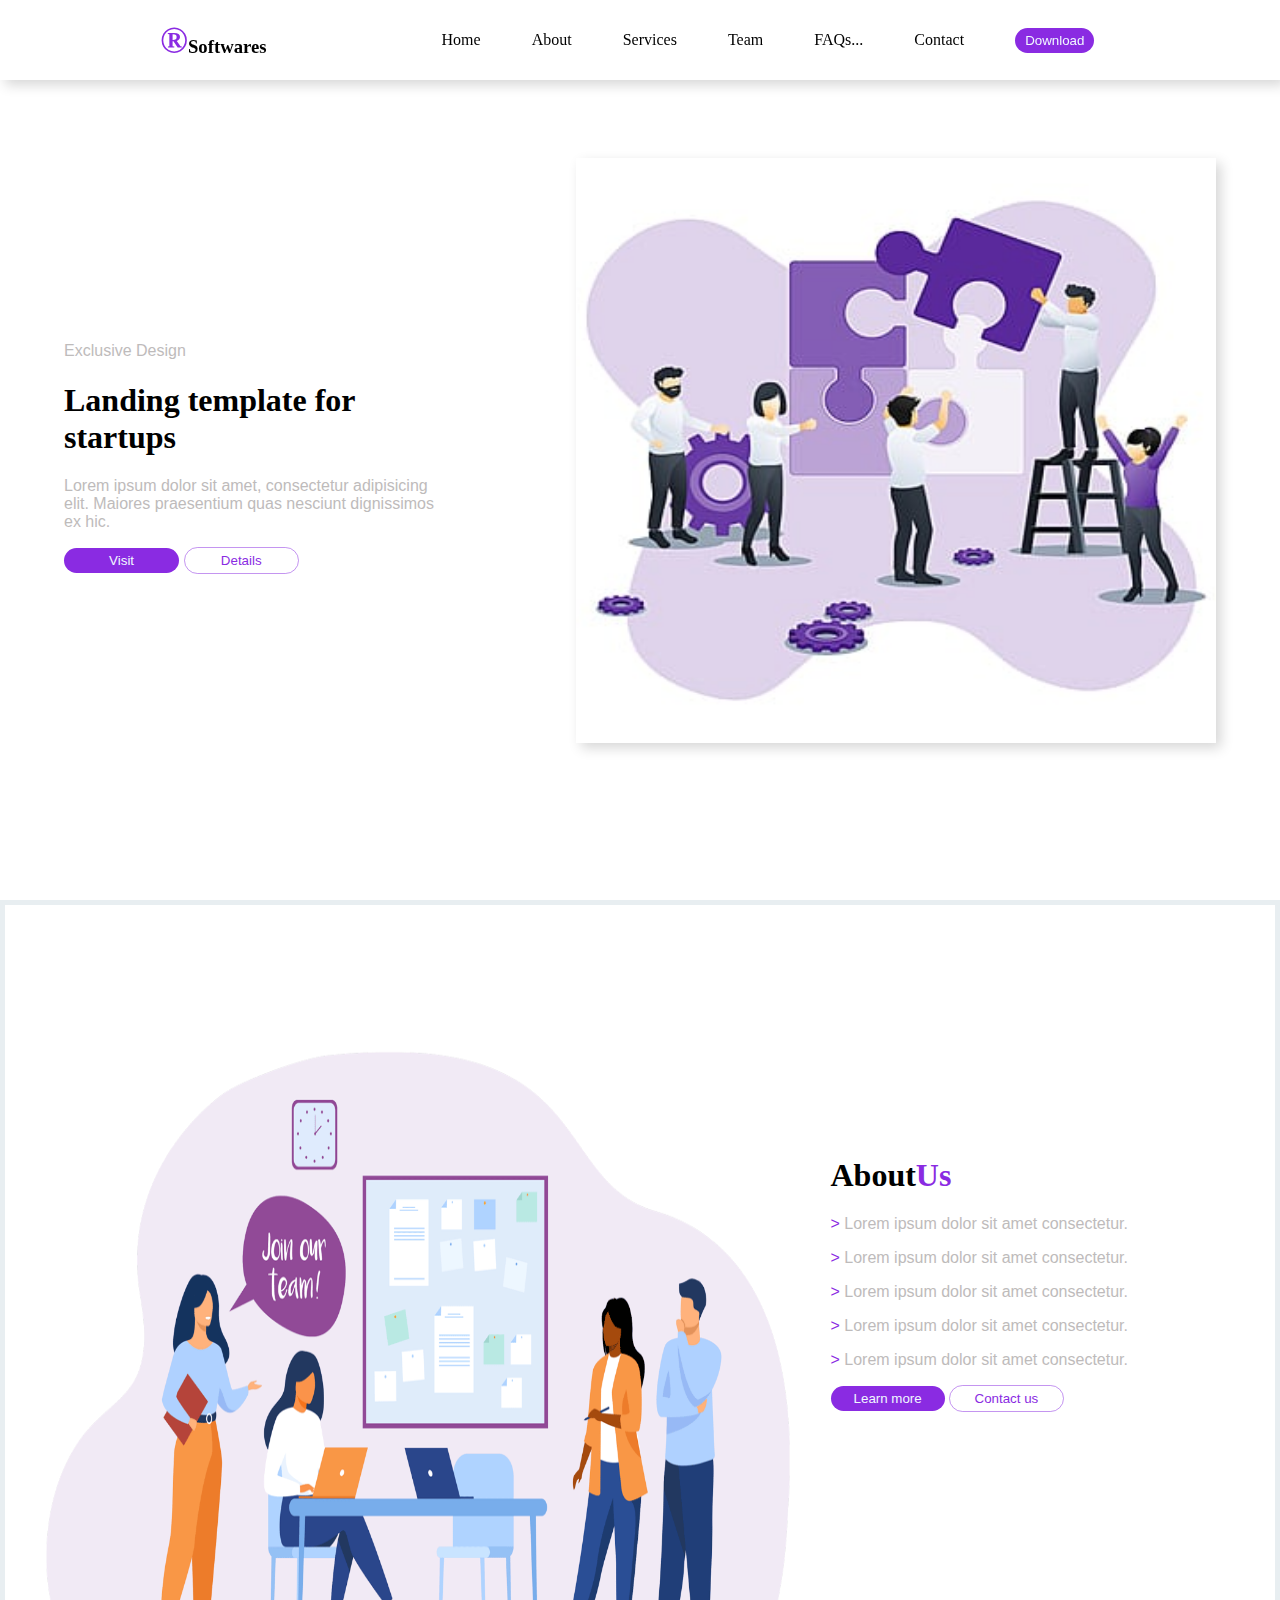
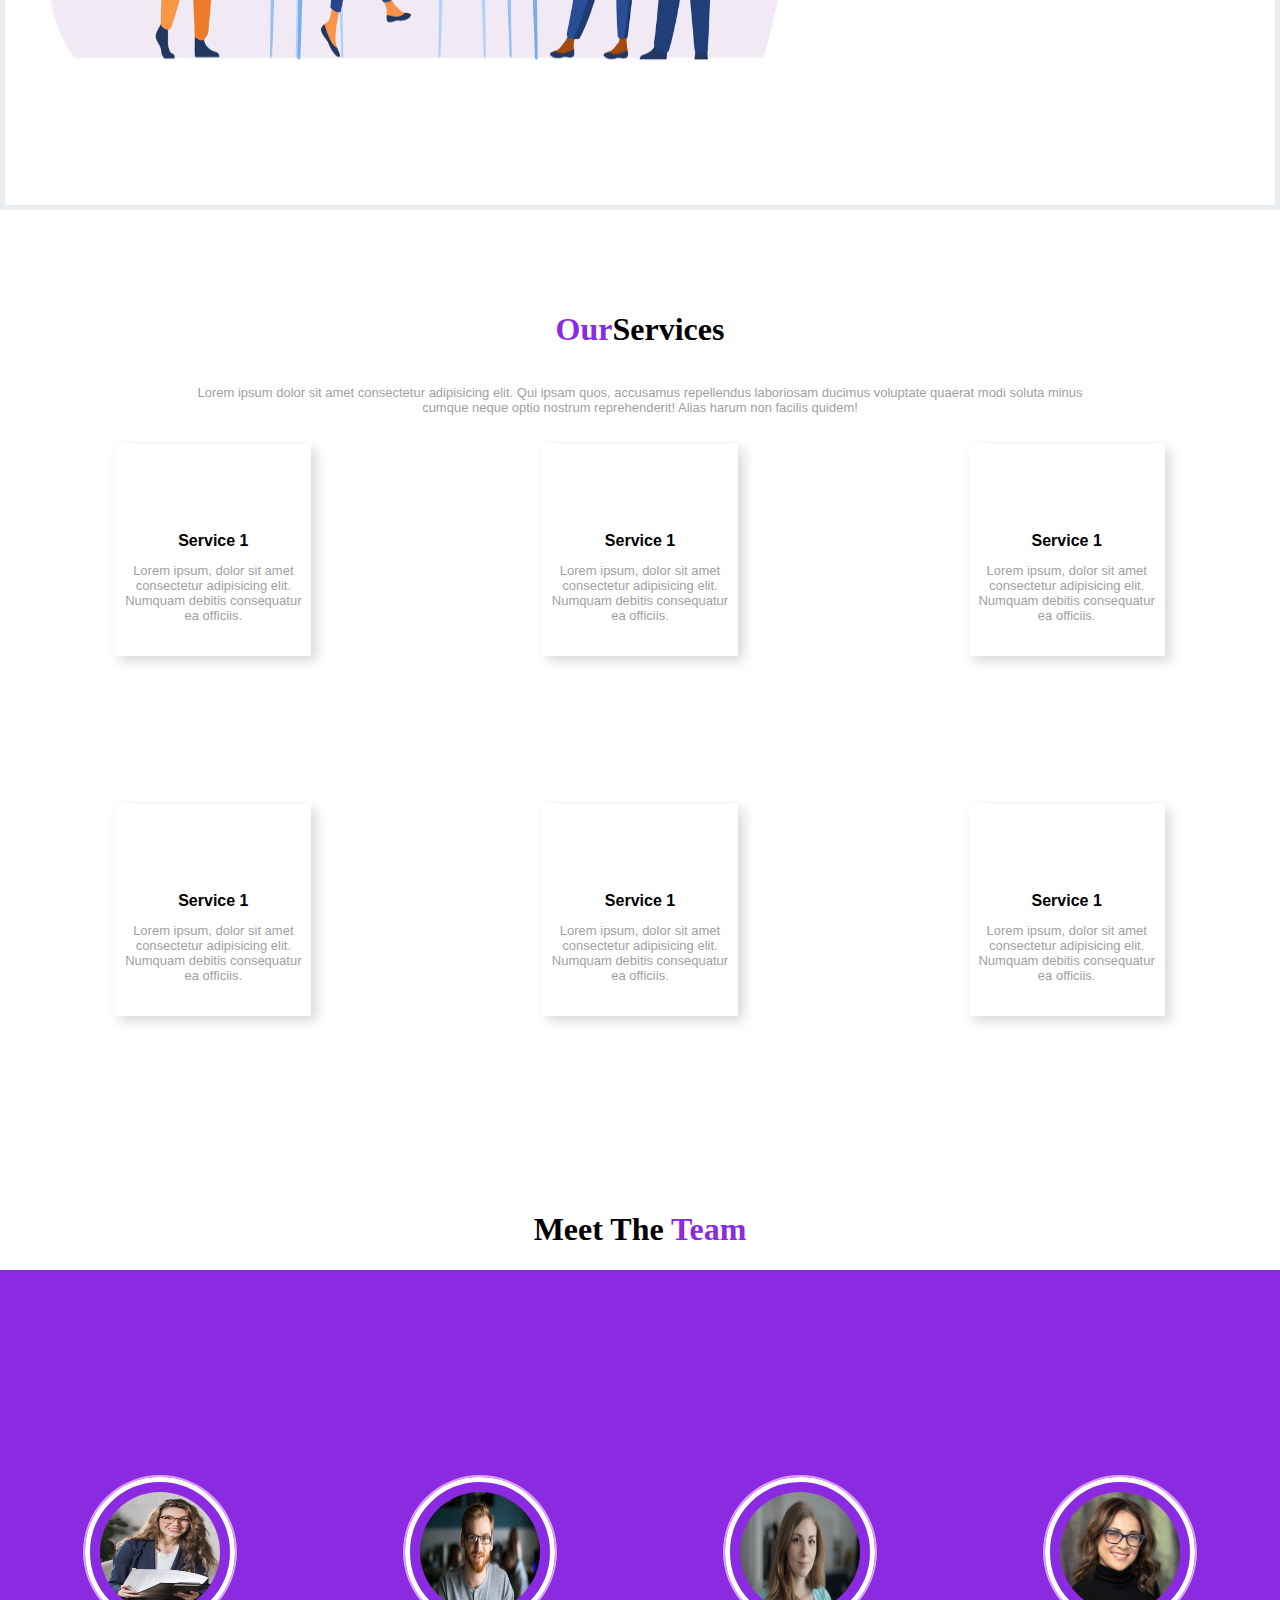
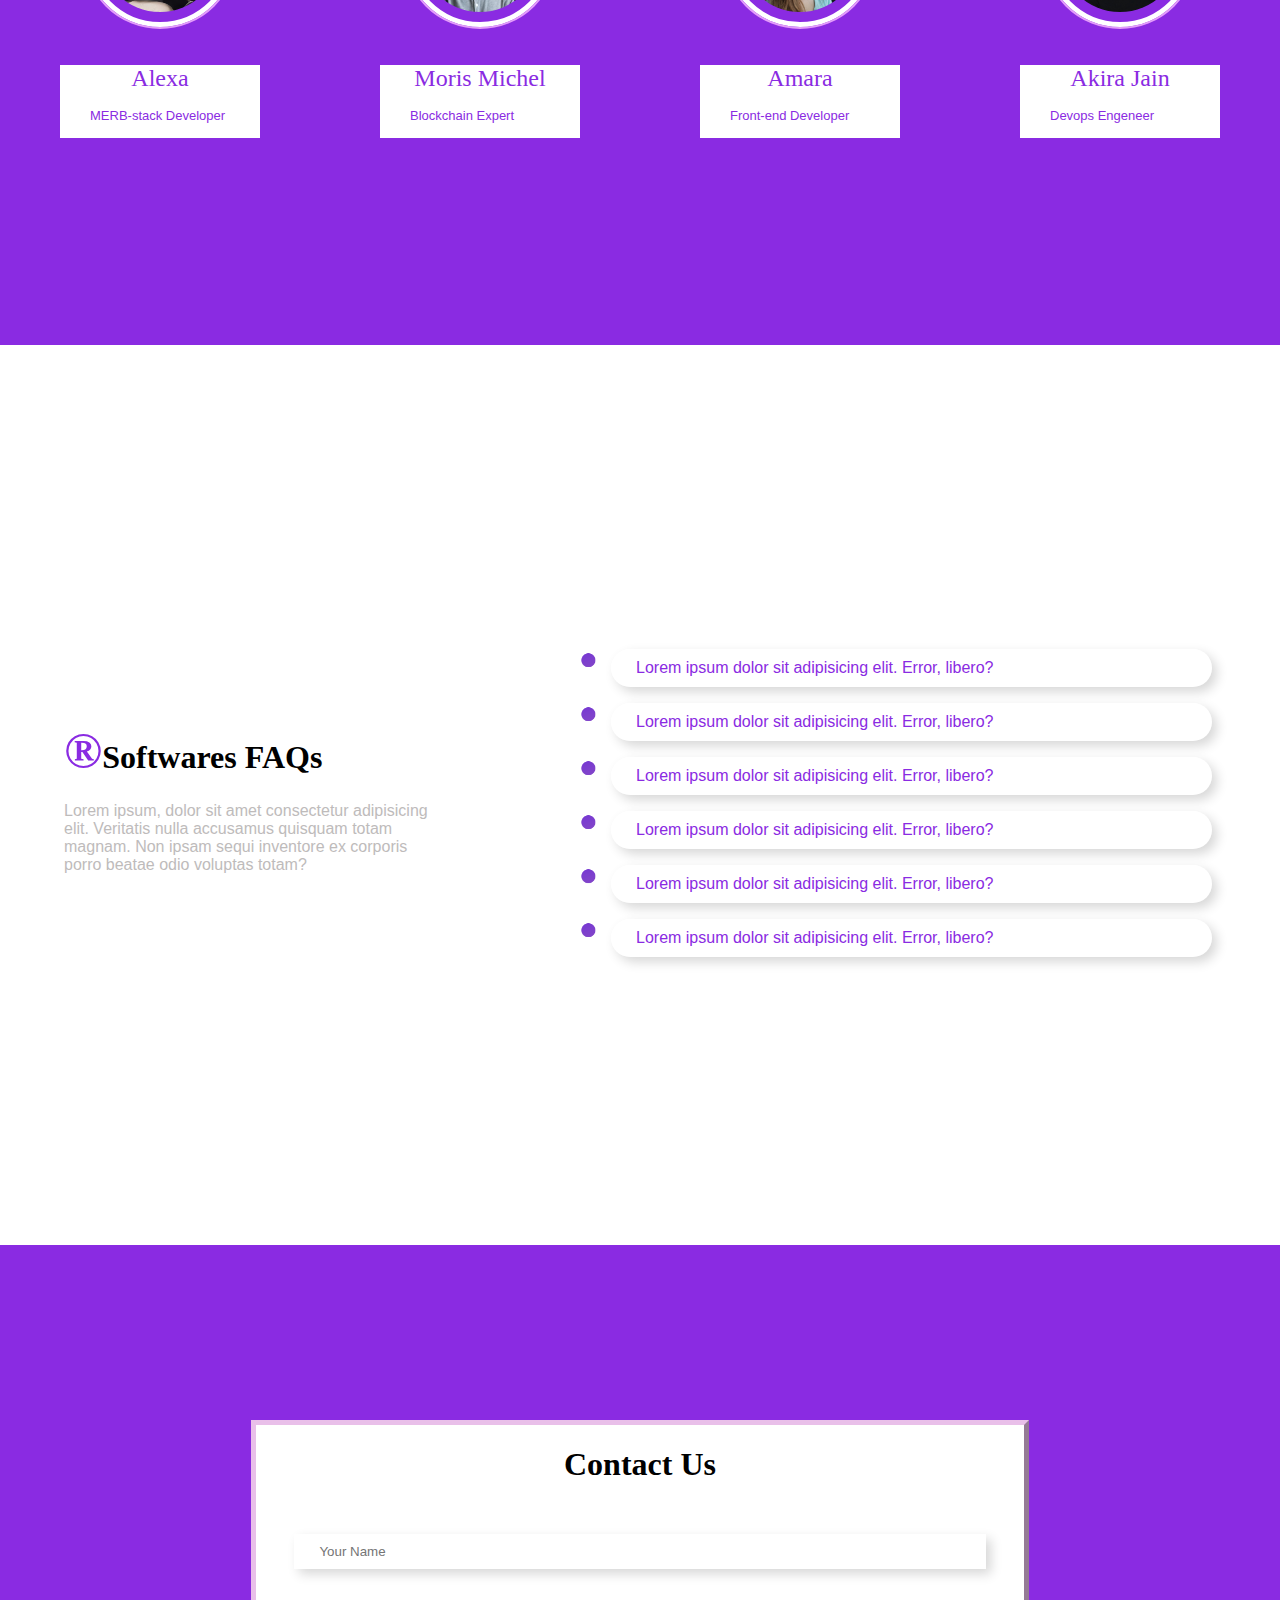
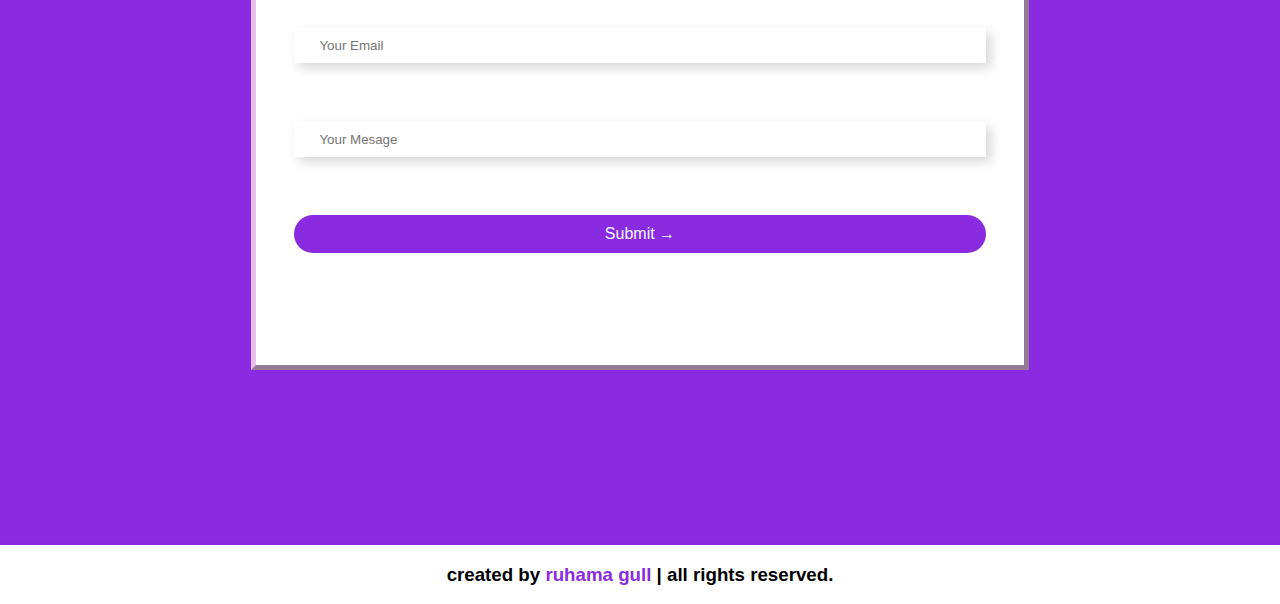
==== assignment2 html/landingPage/public/index.html @ 6c1bf354 "work complete" ====
<!DOCTYPE html>
<html>

<head>
  <meta charset="UTF-8">
  <meta name="viewport" content="width=device-width, initial-scale=1">
  <title>landing-page</title>
  <!-- Font Awesome cdn -->
  <link rel="stylesheet" href="https://cdnjs.cloudflare.com/ajax/libs/font-awesome/6.4.0/css/all.min.css"
    integrity="sha512-iecdLmaskl7CVkqkXNQ/ZH/XLlvWZOJyj7Yy7tcenmpD1ypASozpmT/E0iPtmFIB46ZmdtAc9eNBvH0H/ZpiBw=="
    crossorigin="anonymous" referrerpolicy="no-referrer" />

  <!-- Custom css file -->
  <link rel="stylesheet" href="style.css">
</head>

<body>
  <!-- Headrer -->
  <div class="header">
    <div class="logo">
      <h3><span>®</span>Softwares</h3>
    </div>
    <div class="tabs">
      <li><a href="#home">Home</a> </li>
      <li><a href="#about">About</a></li>
      <li><a href="#services">Services</a></li>
      <li><a href="#team">Team</a></li>
      <li><a href="#faq">FAQs...</a></li>
      <li><a href="#contact">Contact</a> </li>
      <button class="btn1">Download</button>
    </div>

  </div>

  <!-- hOME -->

  <div class="home" id="home">

    <div class="content">
      <p>Exclusive Design</p>
      <h1>Landing template for startups</h1>
      <p>Lorem ipsum dolor sit amet, consectetur adipisicing elit. Maiores praesentium quas nesciunt dignissimos ex hic.
      </p>
      <button class="btn1">Visit</button>
      <button class="btn2">Details</button>
    </div>

    <img class="home-img" src="./images/home.jpg" alt="homeImage">

  </div>

  <!--  About -->

  <div class="about" id="about">

    <img class="about-img" src="./images/home2.webp" alt="homeImage">

    <div class="content">
      <h1>About<span>Us</span> </h1>
      <p><span>> </span>Lorem ipsum dolor sit amet consectetur.</p>
      <p><span>> </span>Lorem ipsum dolor sit amet consectetur.</p>
      <p><span>> </span>Lorem ipsum dolor sit amet consectetur.</p>
      <p><span>> </span>Lorem ipsum dolor sit amet consectetur.</p>
      <p><span>> </span>Lorem ipsum dolor sit amet consectetur.</p>
      <button class="btn1">Learn more</button>
      <button class="btn2">Contact us</button>
    </div>

  </div>

  <!--  Services -->


  <div class="services" id="services">
    <h1> <span>Our</span>Services </h1>
    <p class="para">Lorem ipsum dolor sit amet consectetur adipisicing elit. Qui ipsam quos, accusamus repellendus
      laboriosam ducimus voluptate quaerat modi soluta minus cumque neque optio nostrum reprehenderit! Alias harum non
      facilis quidem!</p>
    <div class="cards">
      <div class="card">
        <div class="icon"> <i class="fas fa-search"></i>
        </div>
        <b>Service 1</b>
        <p>Lorem ipsum, dolor sit amet consectetur adipisicing elit. Numquam debitis consequatur ea officiis.</p>
      </div>

      <div class="card">
        <div class="icon"><i class="fa-solid fa-barcode"></i>
        </div>
        <b>Service 1</b>
        <p>Lorem ipsum, dolor sit amet consectetur adipisicing elit. Numquam debitis consequatur ea officiis.</p>
      </div>

      <div class="card">
        <div class="icon"> <i class="fa-solid fa-code"></i>
        </div>
        <b>Service 1</b>
        <p>Lorem ipsum, dolor sit amet consectetur adipisicing elit. Numquam debitis consequatur ea officiis.</p>
      </div>

    </div>

    <div class="cards">
      <div class="card">
        <div class="icon"> <i class="fa-solid fa-code-branch"></i>
        </div>
        <b>Service 1</b>
        <p>Lorem ipsum, dolor sit amet consectetur adipisicing elit. Numquam debitis consequatur ea officiis.</p>
      </div>

      <div class="card">
        <div class="icon"> <i class="fa-solid fa-bug"></i>
        </div>
        <b>Service 1</b>
        <p>Lorem ipsum, dolor sit amet consectetur adipisicing elit. Numquam debitis consequatur ea officiis.</p>
      </div>

      <div class="card">
        <div class="icon"> <i class="fa-solid fa-window-restore"></i>
        </div>
        <b>Service 1</b>
        <p>Lorem ipsum, dolor sit amet consectetur adipisicing elit. Numquam debitis consequatur ea officiis.</p>
      </div>
    </div>
  </div>


  <!-- Team -->
  <h1 class="t-head" id="team">Meet The <span>Team</span></h1>

  <div class="team">
    <div class="t-card">
      <img src="./images/team1.jpg" alt="member1">
      <div class="data">
        <p class="name">Alexa</p>
        <p class="para">MERB-stack Developer</p>
      </div>
    </div>

    <div class="t-card">
      <img src="./images/team2.webp" alt="member1">
      <div class="data">
        <p class="name">Moris Michel</p>
        <p class="para">Blockchain Expert</p>
      </div>
    </div>

    <div class="t-card">
      <img src="./images/team3.jpg" alt="member1">
      <div class="data">
        <p class="name">Amara</p>
        <p class="para">Front-end Developer</p>
      </div>
    </div>

    <div class="t-card">
      <img src="./images/team4.jpg" alt="member1">
      <div class="data">
        <p class="name">Akira Jain</p>
        <p class="para">Devops Engeneer</p>
      </div>
    </div>

  </div>


  <!-- FAQs -->

  <div class="faq" id="faq">

    <div class="content">

      <h1><span>®</span>Softwares FAQs</h1>

      <p>Lorem ipsum, dolor sit amet consectetur adipisicing elit. Veritatis nulla accusamus quisquam totam magnam. Non
        ipsam sequi inventore ex corporis porro beatae odio voluptas totam?</p>
    </div>

    <div class="q1">
    <div class="q2">
      <img src="./images/icon.png" alt="">
      <div class="ques">
        Lorem ipsum dolor sit adipisicing elit. Error, libero?
      </div>
    </div>

    <div class="q2">
      <img src="./images/icon.png" alt="">
      <div class="ques">
        Lorem ipsum dolor sit adipisicing elit. Error, libero?
      </div>
    </div>

    <div class="q2">
      <img src="./images/icon.png" alt="">
      <div class="ques">
        Lorem ipsum dolor sit adipisicing elit. Error, libero?
      </div>
    </div>

    <div class="q2">
      <img src="./images/icon.png" alt="">
      <div class="ques">
        Lorem ipsum dolor sit adipisicing elit. Error, libero?
      </div>
    </div>

    <div class="q2">
      <img src="./images/icon.png" alt="">
      <div class="ques">
        Lorem ipsum dolor sit adipisicing elit. Error, libero?
      </div>
    </div>

    <div class="q2">
      <img src="./images/icon.png" alt="">
      <div class="ques">
        Lorem ipsum dolor sit adipisicing elit. Error, libero?
      </div>
    </div>

  </div>
  </div>


  <!-- Contact -->

  <div class="contact" id="contact">
<div class="form">
<h1>Contact Us</h1>
<form >
<input type="text" placeholder="Your Name">
<input type="text" placeholder="Your Email">
<input type="text" placeholder="Your Mesage">
<button class="btn1 btn">Submit →</button>
</form>
</div>
  </div>

  <!-- Footer -->

  <div class="footer">
    <h3>created by <span>ruhama gull</span> | all rights reserved.</h3>
  </div>
</body>

</html>
---- assignment2 html/landingPage/public/style.css ----
* {
    transition: .2s linear;
    scroll-behavior: smooth;

}

body {
    margin: 0;
    padding: 0;
    box-sizing: border-box;
    font-family: sans-serif;
}

a {
    text-decoration: none;
    color: black;
}

h1 {
    font-family: fantasy;
}

.btn1 {
    background-color: blueviolet;
    border: none;
    outline: none;
    color: aliceblue;
    padding: 5px 10px;
    cursor: pointer;
    border-radius: 20px;

}

.btn1:hover {
    background-color: rgb(94, 15, 168);
    box-shadow: inset 5px 5px 12px rgba(130, 75, 196, 0.438), 5px 5px 12px rgba(0, 0, 0, .16);

}

.btn2 {
    border: 1px solid rgba(137, 43, 226, 0.5);
    outline: none;
    color: blueviolet;
    padding: 5px 10px;
    cursor: pointer;
    border-radius: 20px;
    background-color: transparent;


}

.btn2:hover {
    border: none;
    box-shadow: inset 5px 5px 12px white, 5px 5px 12px rgba(0, 0, 0, .16);

}

/*  Header */
.header , .footer {
    display: flex;
    justify-content: center;
    align-items: center;
    box-shadow: inset 5px 5px 12px white, 5px 5px 12px rgba(0, 0, 0, .16);
    font-family: fantasy;
    width: 100vw;
    position: fixed;
    background-color: white;
}

.header li {
    list-style-type: none;
    cursor: pointer;
}

.header li:hover {
    border-bottom: 1px solid blueviolet;
    padding-bottom: 2px;
}

.logo {
    width: 20%;
}

.logo span {
    color: blueviolet;
    font-size: 2em;
}

.tabs {
    display: flex;
    justify-content: space-around;
    align-items: center;
    width: 55%;
}

/* Home */

.home,
.about,
.team ,.faq, .contact{
    display: flex;
    align-items: center;
    justify-content: space-around;
    height: 100vh;
    /* background-color: rgb(232, 238, 241); */

}

.content {
    width: 30%;
    /* text-align: right; */

}

.content p {
    color: rgb(190, 187, 187);
}

.content button {
    width: 30%;
}

.home-img {
    width: 50%;
    height: 65%;
    box-shadow: inset 5px 5px 12px white, 5px 5px 12px rgba(0, 0, 0, .16);
}

/* About */

.about {
    justify-content: flex-start;
    border: 5px solid rgb(232, 238, 241);
    height: 100vh;
    /* border: 5px solid rgba(137, 43, 226, 0.342); */

}

.about .content {
    height: 70%;
    margin-top: 15%;
}

.about span {
    color: blueviolet;

}

.about-img {
    width: 65%;
    height: 75%;
}


/* Services */


.services {
    height: 100vh;
    text-align: center;
    padding-top: 5em;
}

.services p {
    font-size: small;
    color: rgb(160, 159, 159);
}

.para {
    width: 70%;
    margin-left: 15%;
    padding: 1.2em 0;
}

.services span {
    color: blueviolet;
}

.cards {
    display: flex;
    justify-content: space-around;
    flex-wrap: wrap;
    height: 40%;
}

.card {
    width: 180px;
    height: 180px;
    padding: 1em .5em;
    box-shadow: inset 5px 5px 12px white, 5px 5px 12px rgba(0, 0, 0, .16);
}

.icon {
    color: blueviolet;
    height: 40%;
    font-size: 2em;
    display: flex;
    align-items: center;
    justify-content: center;
}

.card:hover {
    background-color: rgba(137, 43, 226, 0.233);
    box-shadow: none;
    /* color: white; */

}

/* Team */
.t-head{
    text-align: center;
}
.t-head span{
    color: blueviolet;
}
.team {
    background-color: blueviolet;
    height: 75vh;
}

.team img{
    border-radius: 50%;
    height: 120px;
    width: 120px;
    padding: 10px;
    border: 5px solid white;
    outline: 2px solid rgb(228, 157, 250);
}
.t-card{
 height: 300px;
 width: 200px;
 display: flex;
 flex-direction: column;
justify-content: space-around;
align-items: center;
color: whitesmoke;
}
.data{
    width: 100%;
    display: flex;
    flex-direction: column;
    align-items: center;
    background-color: white;
    color: blueviolet;
}
.team .name{
    font-size: 1.5em;
    font-family: fantasy;
    
    margin: 0;
}
.team .para{
    font-size: small;
    margin: 0;
}

/* FAQs */

.faq span{
    color: blueviolet;
    font-size: 1.6em;
}
.q1{
    width: 50%;

}
.q2{
    display: flex;
    align-items: center;
    margin-top: 1em;
}

.ques{
    border-radius: 20px;
    padding: 10px 0 10px 25px;
   color: blueviolet;
    width: 90%;
    cursor: pointer;
    box-shadow: inset 5px 5px 12px white, 5px 5px 12px rgba(0, 0, 0, .16);
}
.ques:hover{
    background-color: rgba(137, 43, 226, 0.233);
    box-shadow: none;

}

.q2 img{
    width: 35px;
}


/* Contact */

.contact{
    justify-content: center; 
    background-color: blueviolet;
 
}

.form{
    height: 60%;
    width: 60%;
    background-color: white;
border:5px outset rgb(233, 191, 233);

}

.form h1{
    /* color: rgb(56, 6, 102); */
    text-align: center;
}
form{
    width: 90%;
    height: 70%;
    display: flex;
    flex-direction: column;
    justify-content: space-around;
    margin-left: 5%;
}

input{
    border: none; outline: none;
    /* border-bottom: 1px solid blueviolet; */
    padding: 10px 0 10px 25px;
    box-shadow: inset 5px 5px 12px white, 5px 5px 12px rgba(0, 0, 0, .16);
color: blueviolet;
}

.btn{
    padding: 10px 0 10px 0;
    font-size: 1em;
}

/* Footer */


.footer{
    position: static;
    font-family: sans-serif;
}

.footer span{
    color: blueviolet;
}
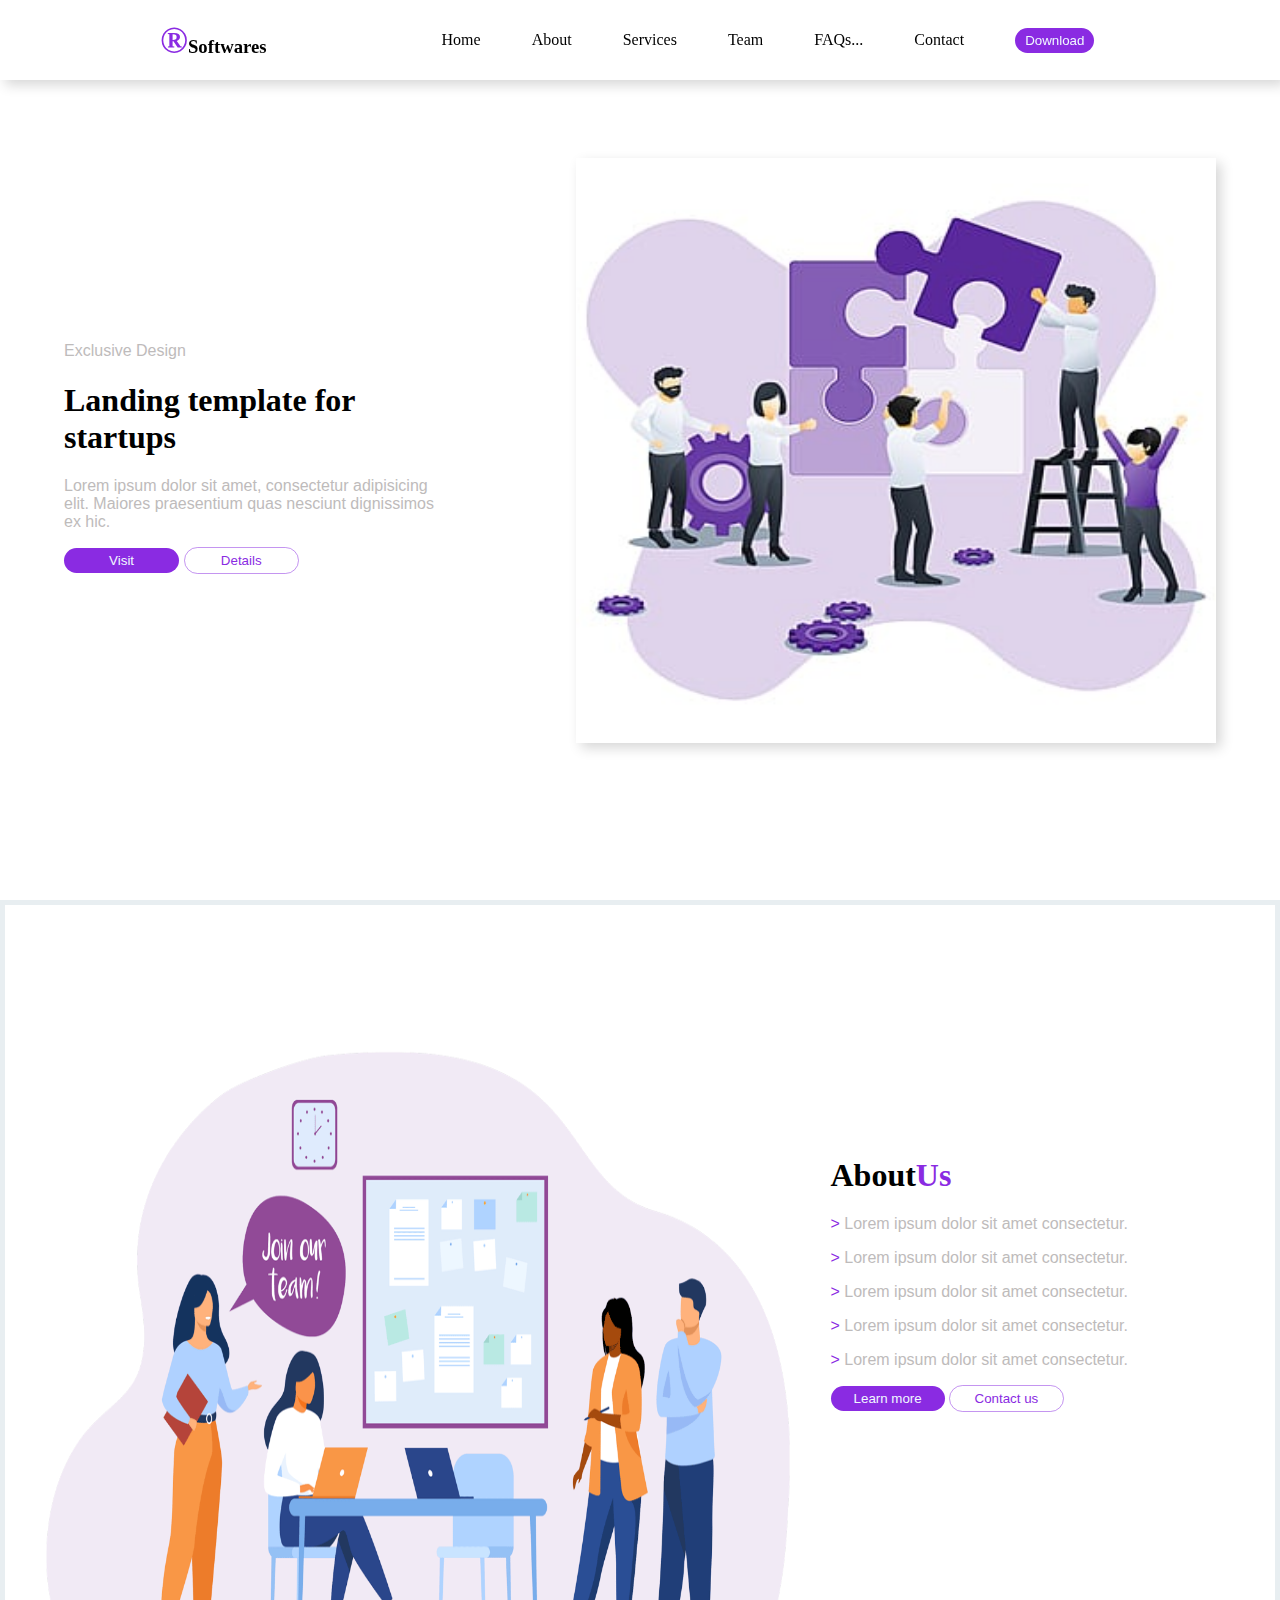
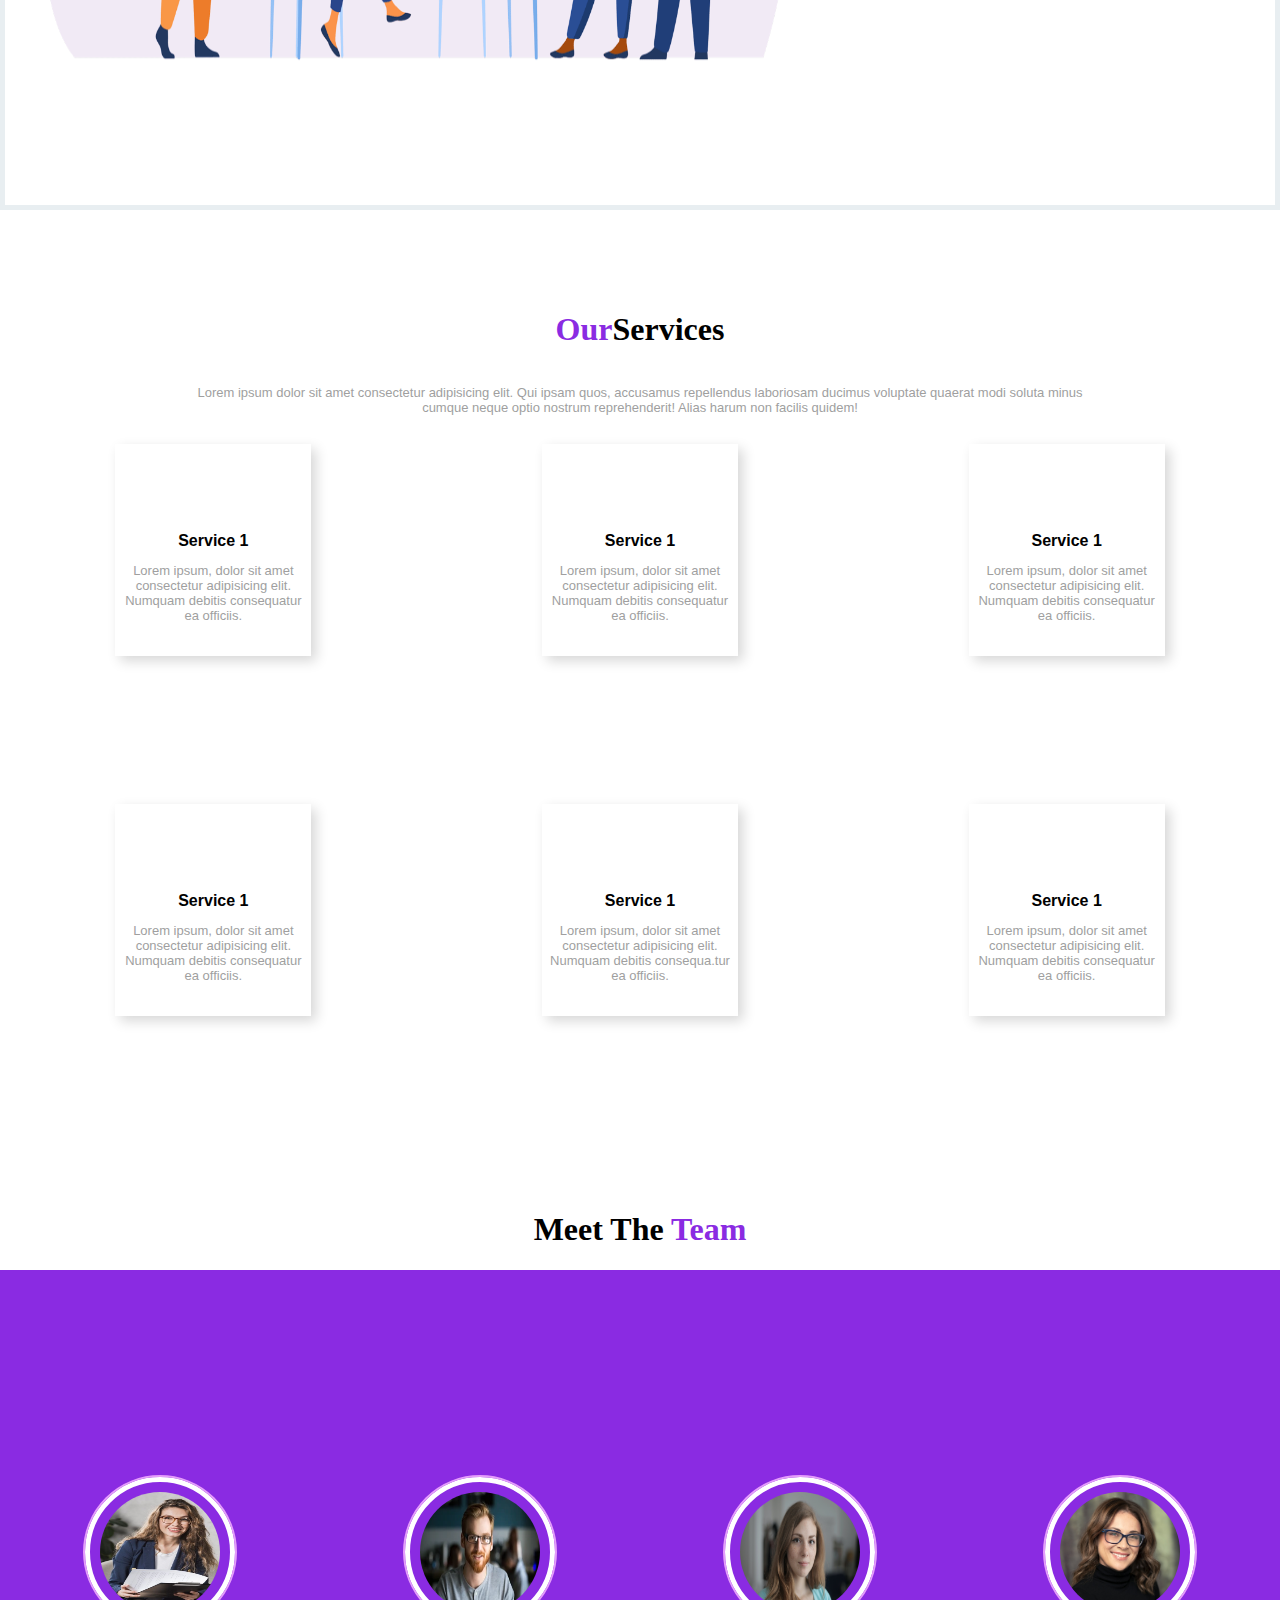
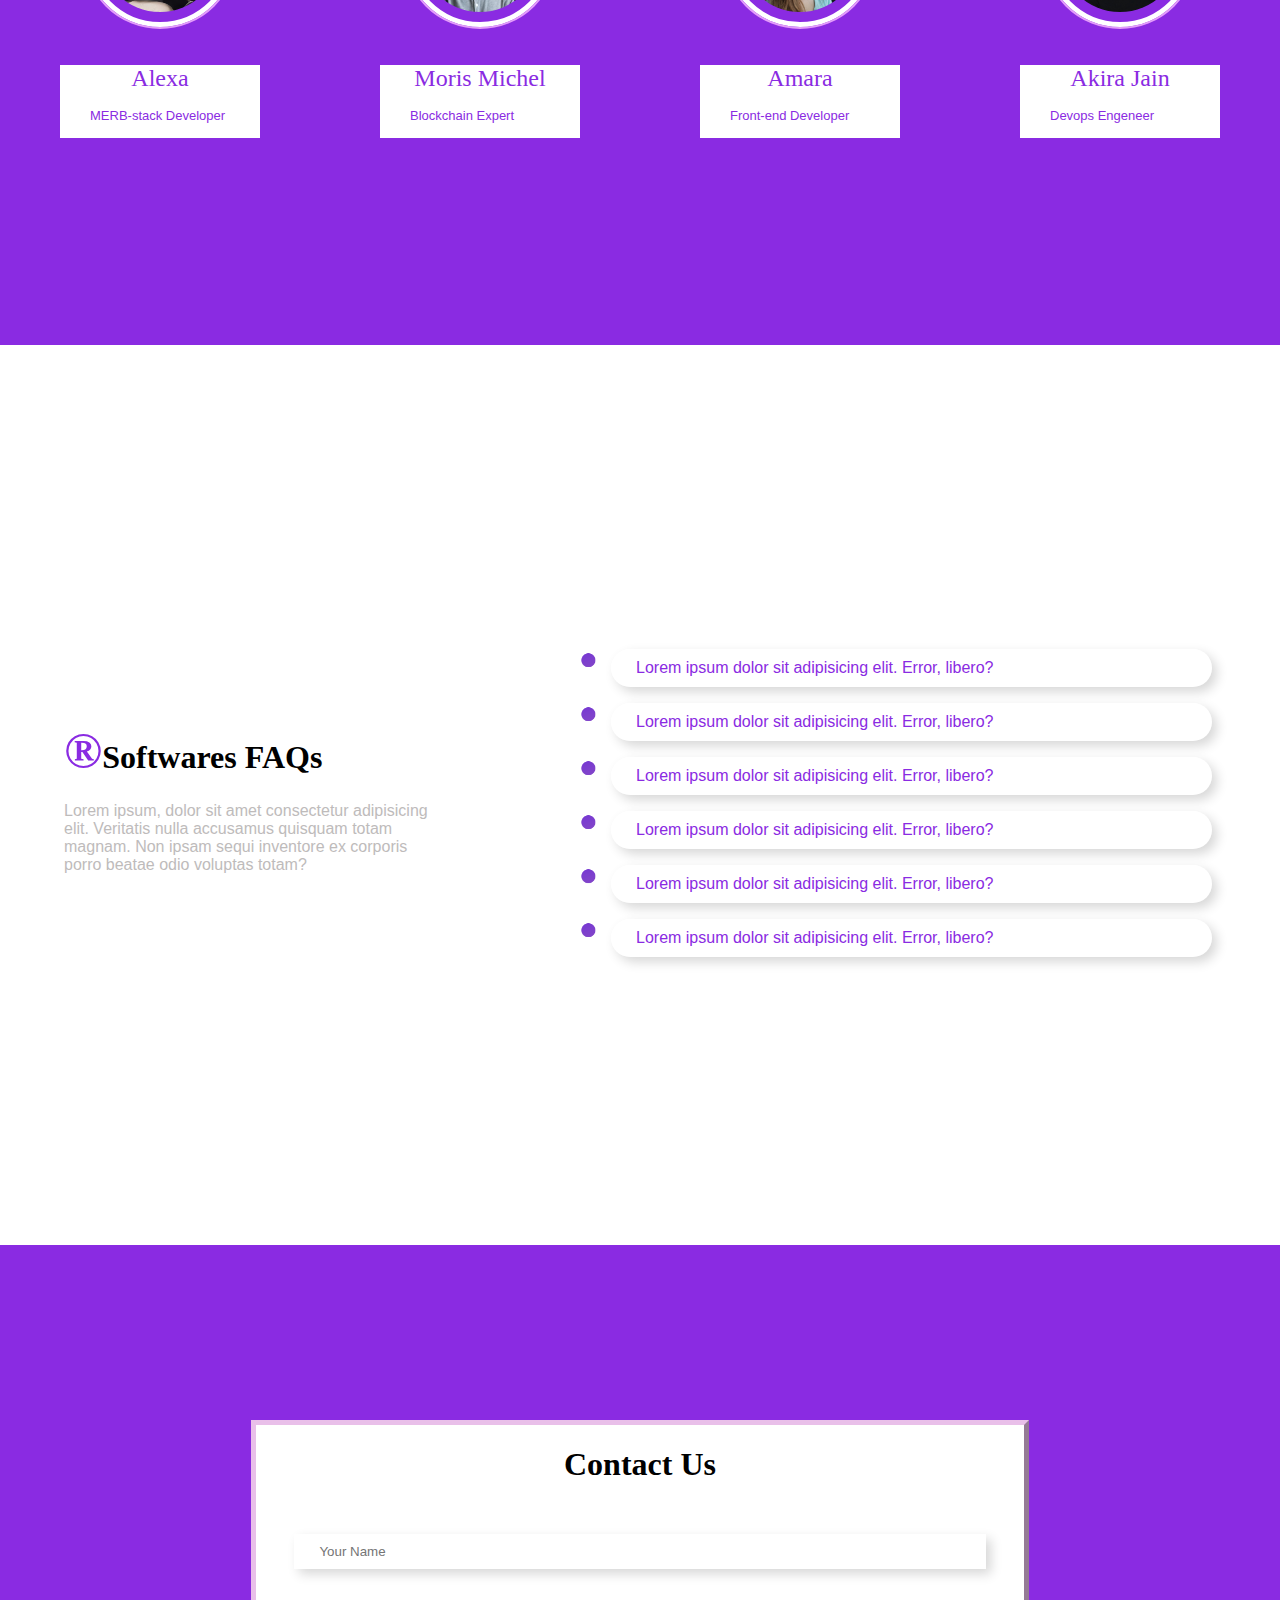
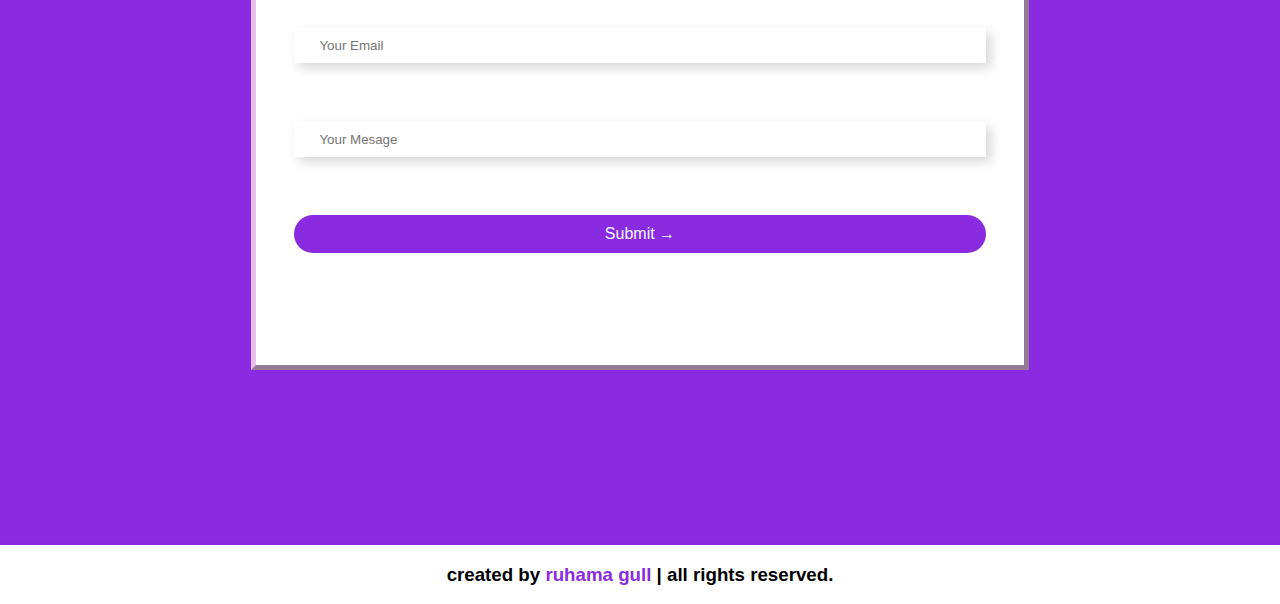
==== commit 32b80738: "work complete" ====
--- a/assignment2 html/landingPage/public/index.html
+++ b/assignment2 html/landingPage/public/index.html
@@ -112,7 +112,7 @@
         <div class="icon"> <i class="fa-solid fa-bug"></i>
         </div>
         <b>Service 1</b>
-        <p>Lorem ipsum, dolor sit amet consectetur adipisicing elit. Numquam debitis consequatur ea officiis.</p>
+        <p>Lorem ipsum, dolor sit amet consectetur adipisicing elit. Numquam debitis consequa.tur ea officiis.</p>
       </div>
 
       <div class="card">
@@ -244,4 +244,4 @@
   </div>
 </body>
 
-</html>+</html>
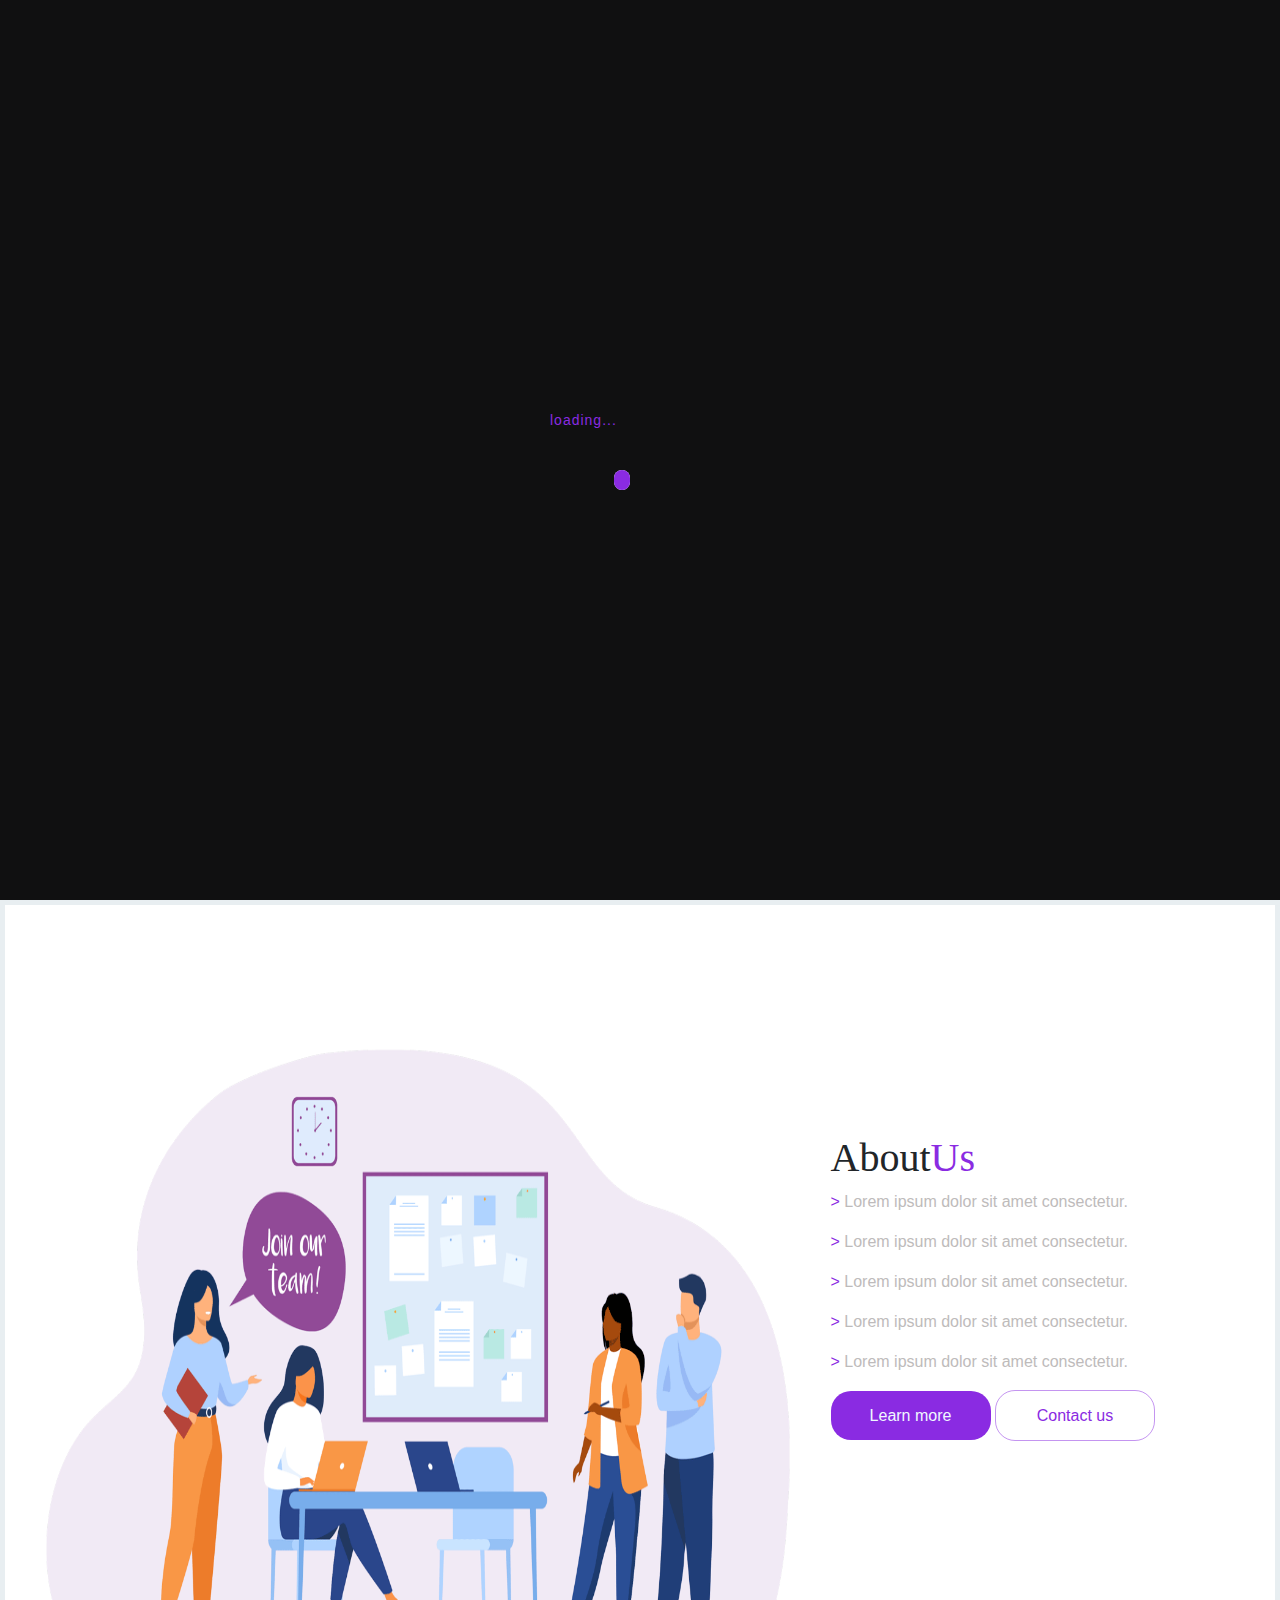
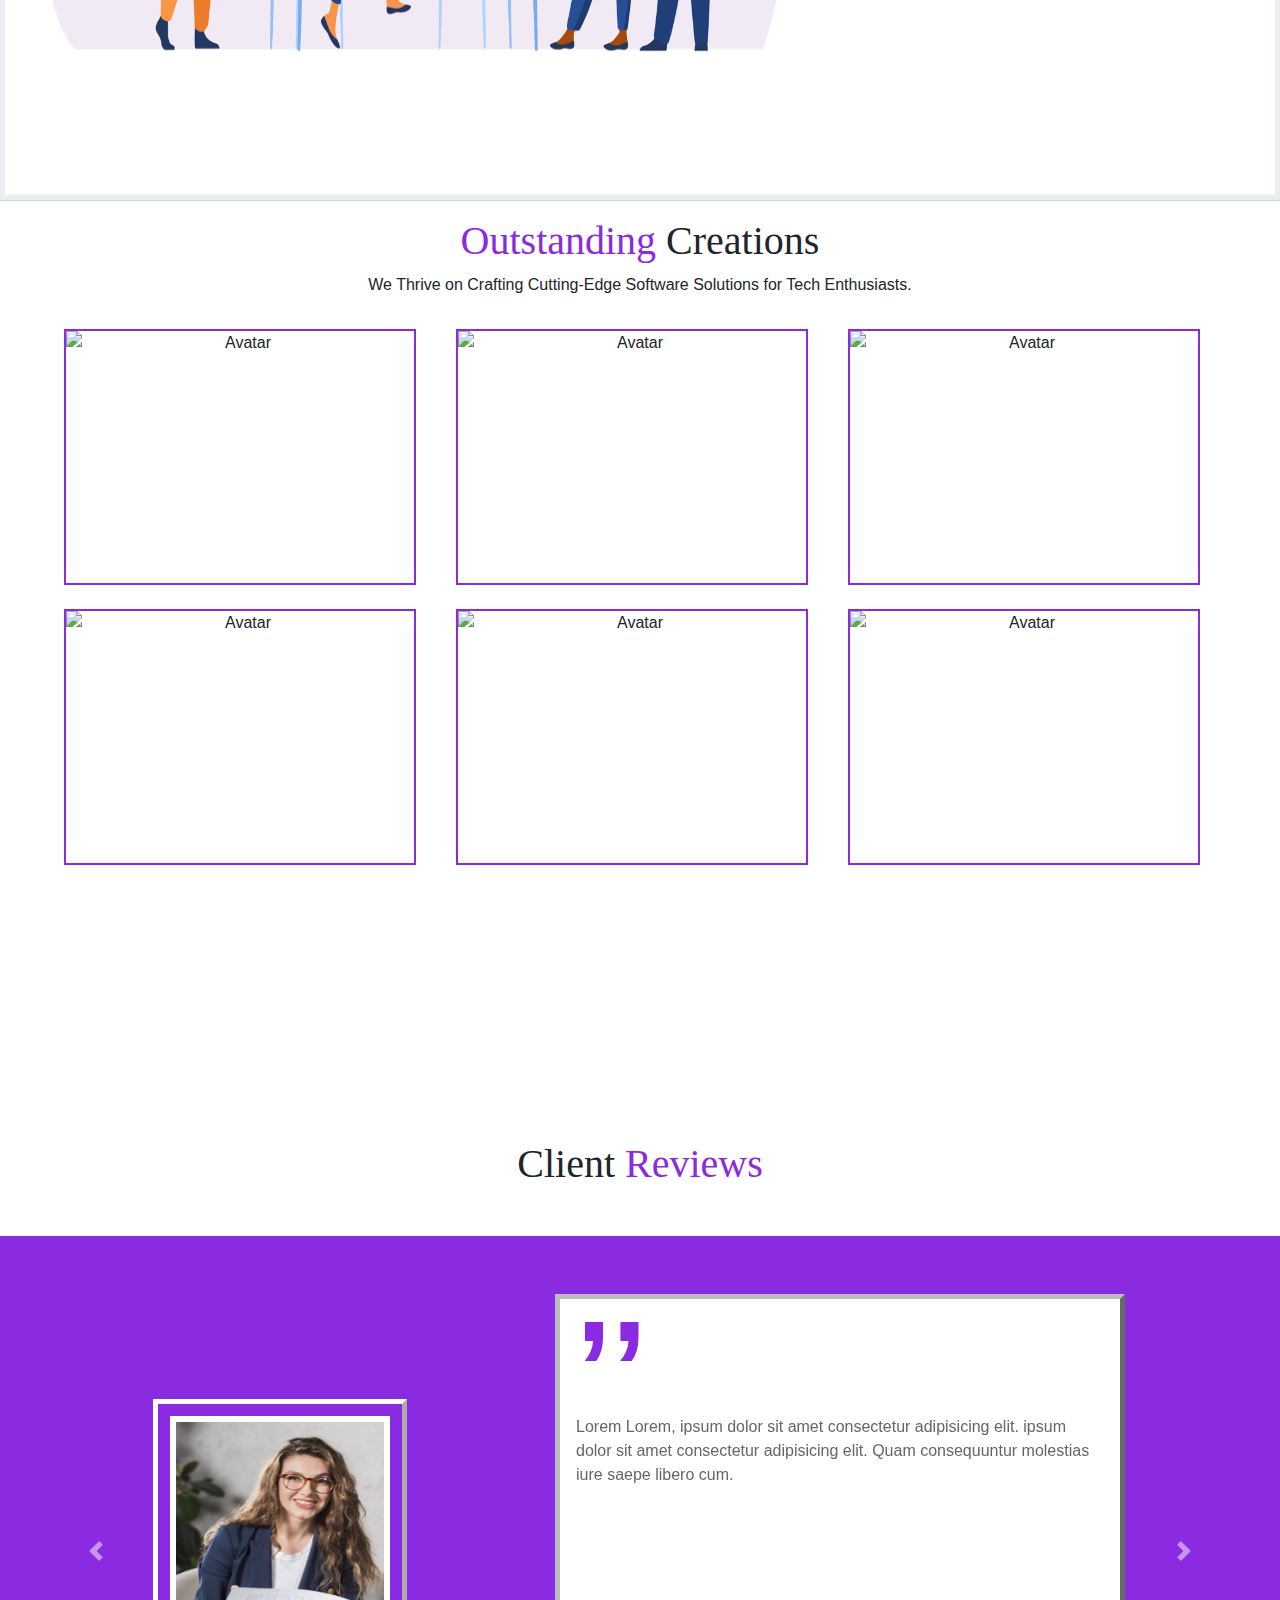
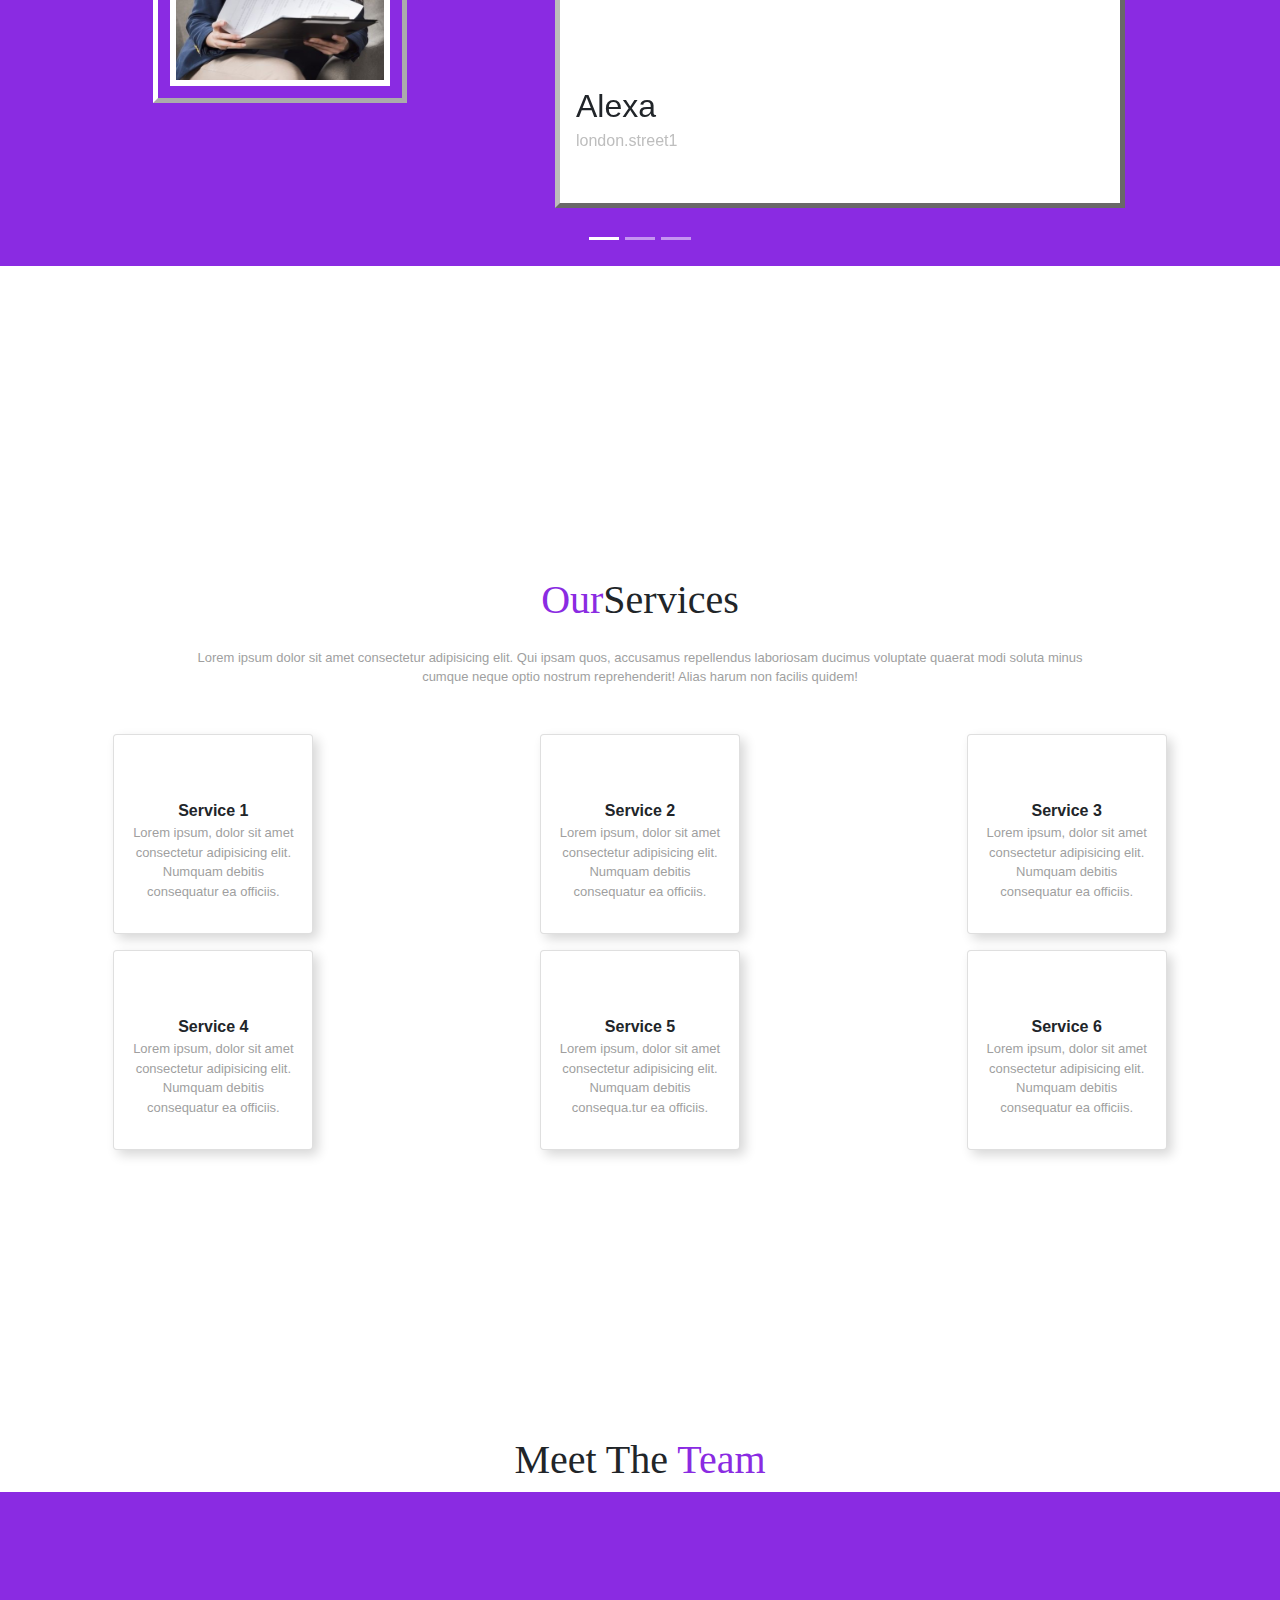
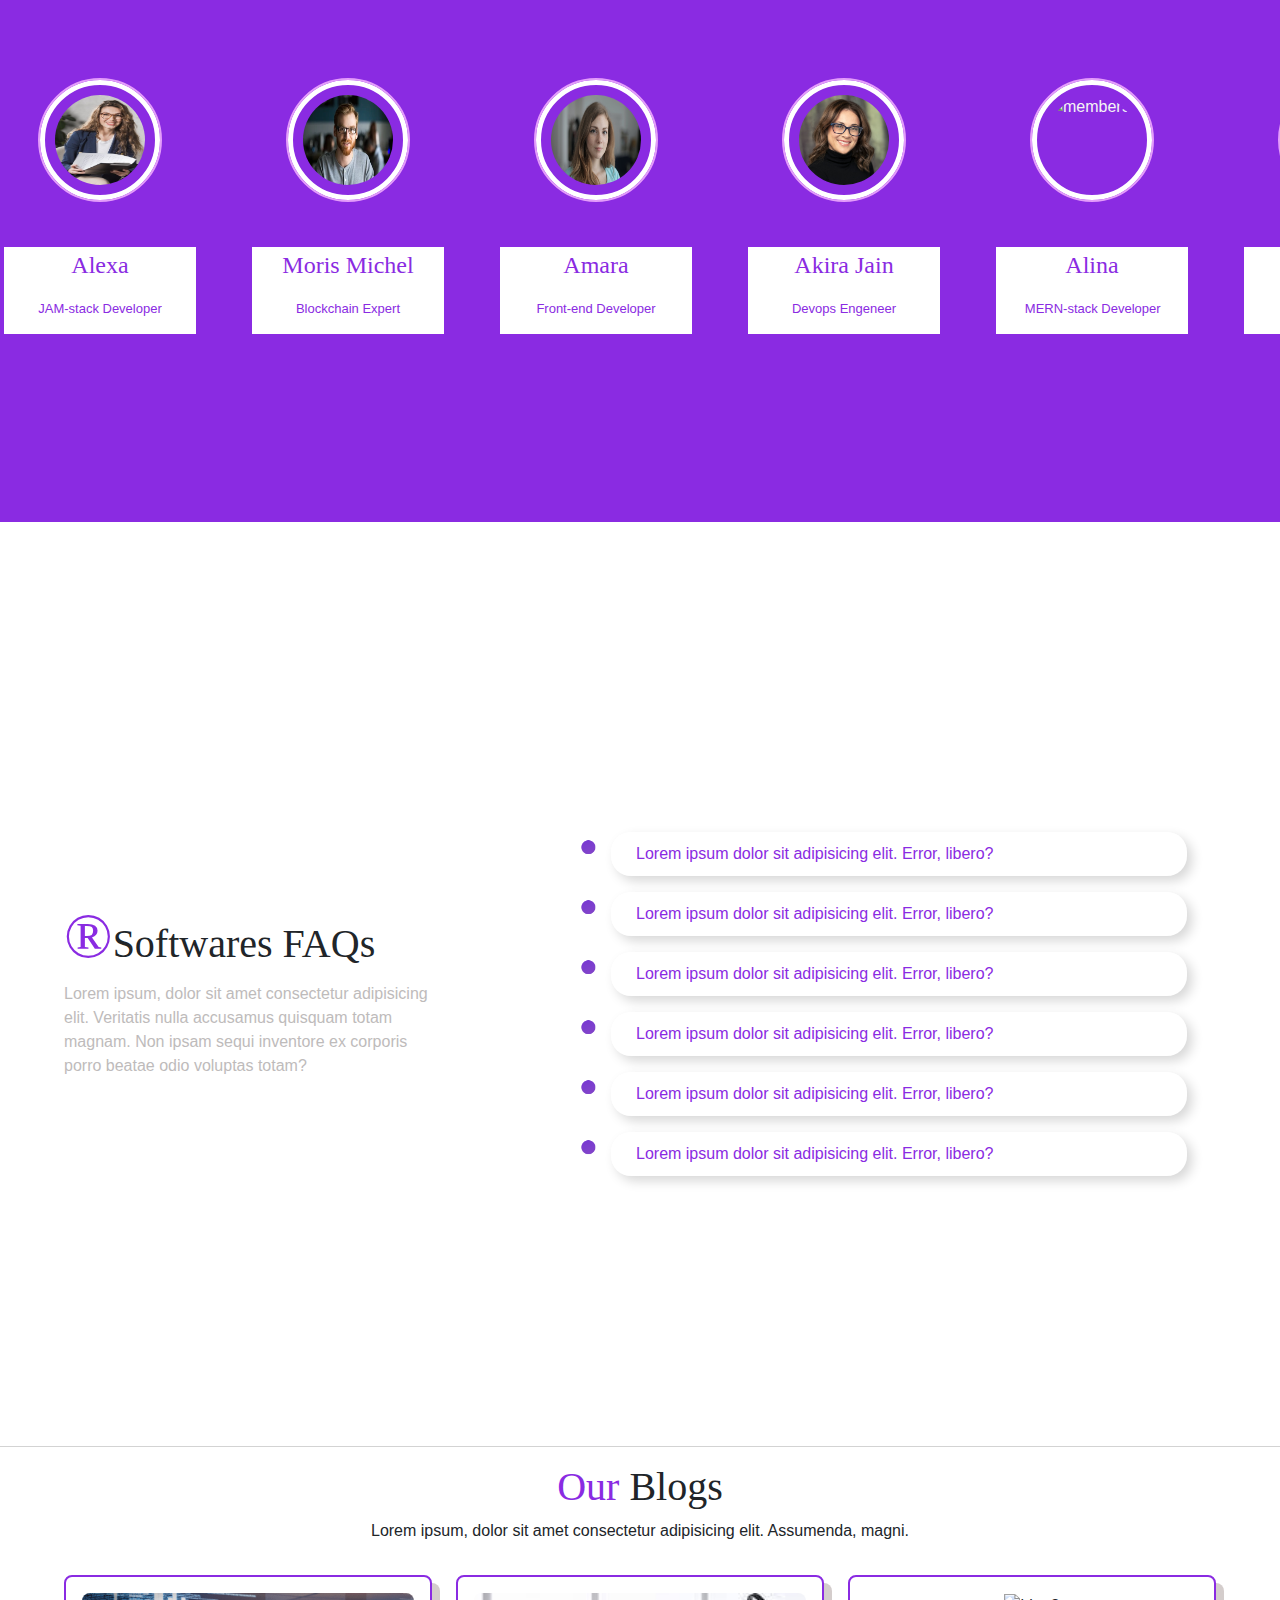
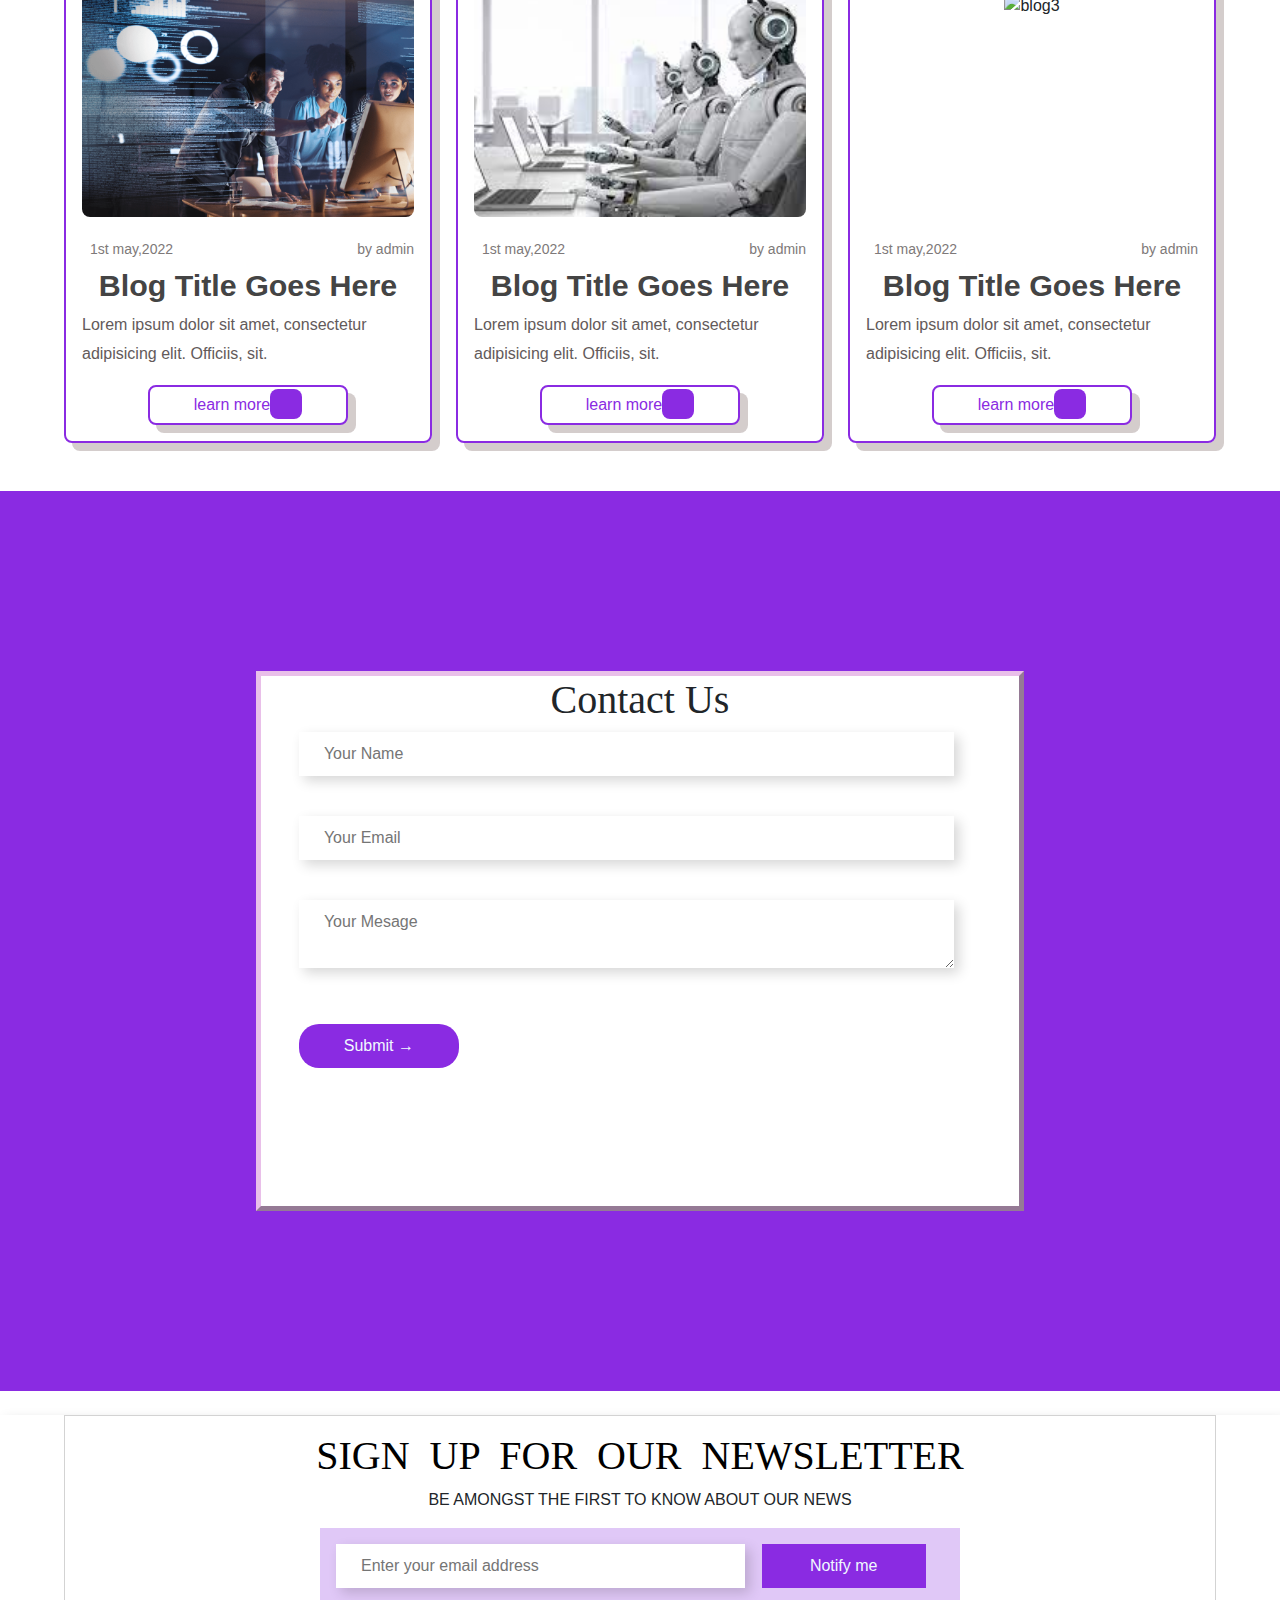
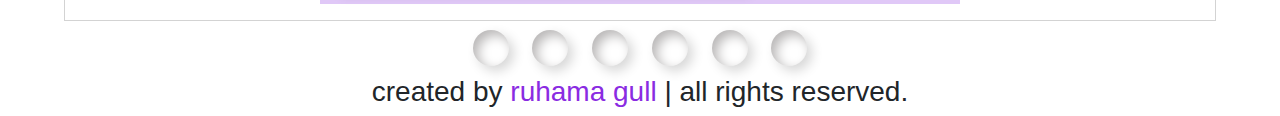
==== commit 74d12221: "work complete" ====
--- a/assignment2 html/landingPage/public/index.html
+++ b/assignment2 html/landingPage/public/index.html
@@ -9,7 +9,11 @@
   <link rel="stylesheet" href="https://cdnjs.cloudflare.com/ajax/libs/font-awesome/6.4.0/css/all.min.css"
     integrity="sha512-iecdLmaskl7CVkqkXNQ/ZH/XLlvWZOJyj7Yy7tcenmpD1ypASozpmT/E0iPtmFIB46ZmdtAc9eNBvH0H/ZpiBw=="
     crossorigin="anonymous" referrerpolicy="no-referrer" />
-
+  <!-- ClOUDFLARE Animate.css  -->
+  <link rel="stylesheet" href="https://cdnjs.cloudflare.com/ajax/libs/animate.css/4.1.1/animate.min.css" />
+  <!-- BOOTSTRAP CDN -->
+  <link rel="stylesheet" href="https://cdn.jsdelivr.net/npm/bootstrap@4.0.0/dist/css/bootstrap.min.css"
+    integrity="sha384-Gn5384xqQ1aoWXA+058RXPxPg6fy4IWvTNh0E263XmFcJlSAwiGgFAW/dAiS6JXm" crossorigin="anonymous">
   <!-- Custom css file -->
   <link rel="stylesheet" href="style.css">
 </head>
@@ -23,14 +27,43 @@
     <div class="tabs">
       <li><a href="#home">Home</a> </li>
       <li><a href="#about">About</a></li>
+      <li><a href="#portfolio">Portfolio</a></li>
+      <li><a href="#reviews">Reviews</a></li>
       <li><a href="#services">Services</a></li>
       <li><a href="#team">Team</a></li>
       <li><a href="#faq">FAQs...</a></li>
+      <li><a href="#blog">Blog</a> </li>
       <li><a href="#contact">Contact</a> </li>
-      <button class="btn1">Download</button>
-    </div>
-
-  </div>
+      <li><a href="#portfolio"> <button class="btn1">Demo</button></a></li>
+
+    </div>
+    <div class="bar">
+      <i class="fa fa-bars" id="bar"></i>
+      <!-- Menue -->
+      <div class="menue">
+        <a href="#home" class="option">Home </a>
+        <a href="#about" class="option">About </a>
+        <a href="#portfolio">Portfolio</a>
+        <a href="#reviews" class="option">Reviews </a>
+        <a href="#services" class="option">Services</a>
+        <a href="#team" class="option">Team</a>
+        <a href="#faq" class="option">FAQs...</a>
+        <a href="#blog">Blog</a>
+        <a href="#contact" class="option">Contact </a>
+        <a href="#"> <button class="btn1">Demo</button> </a>
+      </div>
+    </div>
+  </div>
+
+  <!-- Loading screen -->
+
+  <div class="welcome">
+    <div class="loading">
+      <p>loading...</p>
+      <span></span>
+    </div>
+  </div>
+
 
   <!-- hOME -->
 
@@ -41,8 +74,8 @@
       <h1>Landing template for startups</h1>
       <p>Lorem ipsum dolor sit amet, consectetur adipisicing elit. Maiores praesentium quas nesciunt dignissimos ex hic.
       </p>
-      <button class="btn1">Visit</button>
-      <button class="btn2">Details</button>
+      <a href="#about"> <button class="btn1">Visit</button></a>
+      <a href="#about"> <button class="btn2">Details</button> </a>
     </div>
 
     <img class="home-img" src="./images/home.jpg" alt="homeImage">
@@ -62,12 +95,178 @@
       <p><span>> </span>Lorem ipsum dolor sit amet consectetur.</p>
       <p><span>> </span>Lorem ipsum dolor sit amet consectetur.</p>
       <p><span>> </span>Lorem ipsum dolor sit amet consectetur.</p>
-      <button class="btn1">Learn more</button>
-      <button class="btn2">Contact us</button>
-    </div>
-
-  </div>
-
+      <button class="btn1" id="triggerModal">Learn more</button>
+      <a href="#contact"> <button class="btn2">Contact us</button></a>
+    </div>
+
+    <!-- MODAL -->
+    <div class="modal" id="myModal">
+      <div class="modal-content-about">
+        <span class="close" id="closeModal">&times;</span>
+        <h1>About<span>Us</span> </h1>
+
+        <p><span>> </span>Lorem ipsum dolor sit amet consectetur.</p>
+        <p><span>> </span>Lorem ipsum dolor sit amet consectetur.</p>
+        <p><span>> </span>Lorem ipsum dolor sit amet consectetur.</p>
+        <p><span>> </span>Lorem ipsum dolor sit amet consectetur.</p>
+        <p><span>> </span>Lorem ipsum dolor sit amet consectetur.</p>
+
+        <p class="justify">Lorem, ipsum dolor sit amet consectetur adipisicing elit. Nisi, facilis sequi earum tempora
+          nesciunt, quibusdam harum quia, molestiae saepe quam amet! Consectetur atque quam placeat ab illum alias illo
+          ea. Vel voluptate molestias culpa praesentium quam nobis cum tempore possimus quidem tempora consectetur,
+          minus, in nam neque esse adipisci expedita officiis blanditiis quo laborum distinctio ad rerum. Rem veniam
+          explicabo dolore, atque adipisci delectus iste itaque soluta nostrum recusandae animi id earum, mollitia
+          sapiente, corporis incidunt est asperiores esse voluptate? Officia neque vel architecto magnam quae sapiente
+          tenetur impedit libero unde ullam dignissimos, aliquam quia necessitatibus nisi error natus, quisquam
+          temporibus voluptas quo quaerat delectus, quibusdam eius! Inventore delectus temporibus quibusdam. Porro
+          explicabo amet sit quia optio at molestiae id fugit atque dignissimos maiores beatae, et recusandae nulla
+          facere voluptatum provident? Assumenda et recusandae sit, eius sapiente cum, quae nisi tenetur quisquam
+          voluptatibus nesciunt soluta a consequuntur blanditiis sunt possimus minima quos quia placeat. Ut nesciunt rem
+          voluptatem aut. Cumque, reiciendis excepturi repellat ullam vel voluptate mollitia! Dolore aspernatur
+          similique quibusdam! Omnis suscipit illo reiciendis fugiat voluptate quibusdam quas sit doloribus at amet modi
+          dolore in autem odio ipsum esse molestias, quae, officia non cum voluptatibus sunt totam! Veritatis, nesciunt.
+        </p>
+      </div>
+    </div>
+
+  </div>
+
+  <!-- DEMO PROJECTS / PORTFOLIO  -->
+  <div class="demo-box " id="portfolio">
+    <h1><span>Outstanding</span> Creations</h1>
+    <p>We Thrive on Crafting Cutting-Edge Software Solutions for Tech Enthusiasts.</p>
+
+    <div class=" demosGrid box-container ">
+
+      <div class="demo">
+        <img src="https://img.freepik.com/premium-psd/barber-shop-website-landing-page-template_180294-89.jpg?w=2000"
+          alt="Avatar" class="image">
+        <div class="overlay">
+          <h3><b>Enter title here</b></h3>
+          <p>Enter subtitle here</p>
+          <a href="#" class="btn1">Preview</a>
+        </div>
+      </div>
+
+      <div class="demo">
+        <img src="https://img.freepik.com/free-vector/travel-landing-page-template-with-photo_23-2148367818.jpg?w=360"
+          alt="Avatar" class="image">
+        <div class="overlay">
+          <h3><b>Enter title here</b></h3>
+          <p>Enter subtitle here</p>
+          <a href="#" class="btn1">Preview</a>
+        </div>
+      </div>
+
+      <div class="demo">
+        <img src="https://img.freepik.com/free-vector/adventure-travel-landing-page-with-photo_52683-25597.jpg"
+          alt="Avatar" class="image">
+        <div class="overlay">
+          <h3><b>Enter title here</b></h3>
+          <p>Enter subtitle here</p>
+          <a href="#" class="btn1">Preview</a>
+        </div>
+      </div>
+
+      <div class="demo">
+        <img src="https://img.freepik.com/free-vector/flat-design-travel-landing-page_23-2149170185.jpg?w=2000"
+          alt="Avatar" class="image">
+        <div class="overlay">
+          <h3><b>Enter title here</b></h3>
+          <p>Enter subtitle here</p>
+          <a href="#" class="btn1">Preview</a>
+        </div>
+      </div>
+
+      <div class="demo">
+        <img src="https://templatemo.com/thumbnails-360/tm-576-snapx-photography.jpg" alt="Avatar" class="image">
+        <div class="overlay">
+          <h3><b>Enter title here</b></h3>
+          <p>Enter subtitle here</p>
+          <a href="#" class="btn1">Preview</a>
+        </div>
+      </div>
+
+      <div class="demo">
+        <img src="https://colorlib.com/wp/wp-content/uploads/sites/2/fox-free-template-353x278.jpg" alt="Avatar"
+          class="image">
+        <div class="overlay">
+          <h3><b>Enter title here</b></h3>
+          <p>Enter subtitle here</p>
+          <a href="#" class="btn1">Preview</a>
+        </div>
+      </div>
+
+
+    </div>
+
+  </div>
+
+  <!-- REVIEWS -->
+  <div class="reviews" id="reviews">
+    <h1>Client <span>Reviews</span> </h1>
+
+    <div id="carouselExampleIndicators" class="carousel slide" data-ride="carousel">
+      <ol class="carousel-indicators">
+        <li data-target="#carouselExampleIndicators" data-slide-to="0" class="active"></li>
+        <li data-target="#carouselExampleIndicators" data-slide-to="1"></li>
+        <li data-target="#carouselExampleIndicators" data-slide-to="2"></li>
+      </ol>
+      <div class="carousel-inner">
+        <div class="carousel-item active">
+          <div class="gridDiv">
+            <div class="child1"> <img src="./images/team1.jpg" alt=""> </div>
+            <div class="child2">
+              <p class="icon">,,</p>
+              <p class="msg">Lorem Lorem, ipsum dolor sit amet consectetur adipisicing elit. ipsum dolor sit amet
+                consectetur adipisicing elit. Quam consequuntur molestias iure saepe libero
+                cum.</p>
+              <h2>Alexa</h2>
+              <p class="location"> london.street1</p>
+            </div>
+          </div>
+        </div>
+
+        <div class="carousel-item">
+          <div class="gridDiv">
+            <div class="child1"> <img src="./images/team7.webp" alt=""> </div>
+            <div class="child2">
+              <p class="icon">,,</p>
+              <p class="msg">Lorem Lorem, ipsum dolor sit amet consectetur adipisicing elit. ipsum dolor sit amet
+                consectetur adipisicing elit. Quam consequuntur molestias iure saepe libero
+                cum.</p>
+              <h2>Sara Khan</h2>
+              <p class="location"> london.street1</p>
+            </div>
+          </div>
+        </div>
+
+        <div class="carousel-item">
+          <div class="gridDiv">
+            <div class="child1"> <img src="./images/team4.jpg" alt=""> </div>
+            <div class="child2">
+              <p class="icon">,,</p>
+              <p class="msg">Lorem Lorem, ipsum dolor sit amet consectetur adipisicing elit. ipsum dolor sit amet
+                consectetur adipisicing elit. Quam consequuntur molestias iure saepe libero
+                cum.</p>
+              <h2>Amara</h2>
+              <p class="location"> london.street1</p>
+            </div>
+          </div>
+        </div>
+
+      </div>
+      <a class="carousel-control-prev" href="#carouselExampleIndicators" role="button" data-slide="prev">
+        <span class="carousel-control-prev-icon" aria-hidden="true"></span>
+        <span class="sr-only">Previous</span>
+      </a>
+      <a class="carousel-control-next" href="#carouselExampleIndicators" role="button" data-slide="next">
+        <span class="carousel-control-next-icon" aria-hidden="true"></span>
+        <span class="sr-only">Next</span>
+      </a>
+    </div>
+
+  </div>
   <!--  Services -->
 
 
@@ -76,91 +275,130 @@
     <p class="para">Lorem ipsum dolor sit amet consectetur adipisicing elit. Qui ipsam quos, accusamus repellendus
       laboriosam ducimus voluptate quaerat modi soluta minus cumque neque optio nostrum reprehenderit! Alias harum non
       facilis quidem!</p>
-    <div class="cards">
-      <div class="card">
-        <div class="icon"> <i class="fas fa-search"></i>
-        </div>
-        <b>Service 1</b>
-        <p>Lorem ipsum, dolor sit amet consectetur adipisicing elit. Numquam debitis consequatur ea officiis.</p>
-      </div>
-
-      <div class="card">
-        <div class="icon"><i class="fa-solid fa-barcode"></i>
-        </div>
-        <b>Service 1</b>
-        <p>Lorem ipsum, dolor sit amet consectetur adipisicing elit. Numquam debitis consequatur ea officiis.</p>
-      </div>
-
-      <div class="card">
-        <div class="icon"> <i class="fa-solid fa-code"></i>
-        </div>
-        <b>Service 1</b>
-        <p>Lorem ipsum, dolor sit amet consectetur adipisicing elit. Numquam debitis consequatur ea officiis.</p>
-      </div>
-
-    </div>
-
-    <div class="cards">
-      <div class="card">
-        <div class="icon"> <i class="fa-solid fa-code-branch"></i>
-        </div>
-        <b>Service 1</b>
-        <p>Lorem ipsum, dolor sit amet consectetur adipisicing elit. Numquam debitis consequatur ea officiis.</p>
-      </div>
-
-      <div class="card">
-        <div class="icon"> <i class="fa-solid fa-bug"></i>
-        </div>
-        <b>Service 1</b>
-        <p>Lorem ipsum, dolor sit amet consectetur adipisicing elit. Numquam debitis consequa.tur ea officiis.</p>
-      </div>
-
-      <div class="card">
-        <div class="icon"> <i class="fa-solid fa-window-restore"></i>
-        </div>
-        <b>Service 1</b>
-        <p>Lorem ipsum, dolor sit amet consectetur adipisicing elit. Numquam debitis consequatur ea officiis.</p>
-      </div>
-    </div>
-  </div>
+    <div class="cd">
+      <div class="cards">
+
+        <div class="card animate__animated">
+          <div class="icon"> <i class="fas fa-search"></i>
+          </div>
+          <b>Service 1</b>
+          <p>Lorem ipsum, dolor sit amet consectetur adipisicing elit. Numquam debitis consequatur ea officiis.</p>
+        </div>
+
+        <div class="card animate__animated">
+          <div class="icon"><i class="fa-solid fa-barcode"></i>
+          </div>
+          <b>Service 2</b>
+          <p>Lorem ipsum, dolor sit amet consectetur adipisicing elit. Numquam debitis consequatur ea officiis.</p>
+        </div>
+
+        <div class="card animate__animated">
+          <div class="icon"> <i class="fa-solid fa-code"></i>
+          </div>
+          <b>Service 3</b>
+          <p>Lorem ipsum, dolor sit amet consectetur adipisicing elit. Numquam debitis consequatur ea officiis.</p>
+        </div>
+
+      </div>
+
+      <div class="cards">
+        <div class="card animate__animated">
+          <div class="icon"> <i class="fa-solid fa-code-branch"></i>
+          </div>
+          <b>Service 4</b>
+          <p>Lorem ipsum, dolor sit amet consectetur adipisicing elit. Numquam debitis consequatur ea officiis.</p>
+        </div>
+
+        <div class="card animate__animated">
+          <div class="icon"> <i class="fa-solid fa-bug"></i>
+          </div>
+          <b>Service 5</b>
+          <p>Lorem ipsum, dolor sit amet consectetur adipisicing elit. Numquam debitis consequa.tur ea officiis.</p>
+        </div>
+
+        <div class="card animate__animated">
+          <div class="icon"> <i class="fa-solid fa-window-restore"></i>
+          </div>
+          <b>Service 6</b>
+          <p>Lorem ipsum, dolor sit amet consectetur adipisicing elit. Numquam debitis consequatur ea officiis.</p>
+        </div>
+      </div>
+    </div>
+  </div>
+
 
 
   <!-- Team -->
   <h1 class="t-head" id="team">Meet The <span>Team</span></h1>
 
   <div class="team">
-    <div class="t-card">
-      <img src="./images/team1.jpg" alt="member1">
-      <div class="data">
-        <p class="name">Alexa</p>
-        <p class="para">MERB-stack Developer</p>
-      </div>
-    </div>
-
-    <div class="t-card">
-      <img src="./images/team2.webp" alt="member1">
-      <div class="data">
-        <p class="name">Moris Michel</p>
-        <p class="para">Blockchain Expert</p>
-      </div>
-    </div>
-
-    <div class="t-card">
-      <img src="./images/team3.jpg" alt="member1">
-      <div class="data">
-        <p class="name">Amara</p>
-        <p class="para">Front-end Developer</p>
-      </div>
-    </div>
-
-    <div class="t-card">
-      <img src="./images/team4.jpg" alt="member1">
-      <div class="data">
-        <p class="name">Akira Jain</p>
-        <p class="para">Devops Engeneer</p>
-      </div>
-    </div>
-
+    <div class="t-card-container">
+      <div class="t-card">
+        <img src="./images/team1.jpg" alt="member1">
+        <div class="data">
+          <p class="name">Alexa</p>
+          <p class="para">JAM-stack Developer</p>
+        </div>
+      </div>
+
+      <div class="t-card">
+        <img src="./images/team2.webp" alt="member1">
+        <div class="data">
+          <p class="name">Moris Michel</p>
+          <p class="para">Blockchain Expert</p>
+        </div>
+      </div>
+
+      <div class="t-card">
+        <img src="./images/team3.jpg" alt="member1">
+        <div class="data">
+          <p class="name">Amara</p>
+          <p class="para">Front-end Developer</p>
+        </div>
+      </div>
+
+      <div class="t-card">
+        <img src="./images/team4.jpg" alt="member1">
+        <div class="data">
+          <p class="name">Akira Jain</p>
+          <p class="para">Devops Engeneer</p>
+        </div>
+      </div>
+
+      <div class="t-card">
+        <img src="./images//team5.jpg" alt="member5">
+        <div class="data">
+          <p class="name">Alina</p>
+          <p class="para">MERN-stack Developer</p>
+        </div>
+      </div>
+
+      <div class="t-card">
+        <img src="./images/team6.jpg" alt="member6">
+        <div class="data">
+          <p class="name">Rayan Shah</p>
+          <p class="para">Blockchain Expert</p>
+        </div>
+      </div>
+
+      <div class="t-card">
+        <img src="./images//team7.webp" alt="member7">
+        <div class="data">
+          <p class="name">Xiao Hong</p>
+          <p class="para">Data Scientist</p>
+        </div>
+      </div>
+
+      <div class="t-card">
+        <img src="./images//team8.jpg" alt="member8">
+        <div class="data">
+          <p class="name">Benjamin</p>
+          <p class="para">MEAN-stack Developer</p>
+        </div>
+      </div>
+
+
+    </div>
   </div>
 
 
@@ -172,76 +410,185 @@
 
       <h1><span>®</span>Softwares FAQs</h1>
 
-      <p>Lorem ipsum, dolor sit amet consectetur adipisicing elit. Veritatis nulla accusamus quisquam totam magnam. Non
+      <p>Lorem ipsum, dolor sit amet consectetur adipisicing elit. Veritatis nulla accusamus quisquam totam magnam.
+        Non
         ipsam sequi inventore ex corporis porro beatae odio voluptas totam?</p>
     </div>
 
     <div class="q1">
-    <div class="q2">
-      <img src="./images/icon.png" alt="">
-      <div class="ques">
-        Lorem ipsum dolor sit adipisicing elit. Error, libero?
-      </div>
-    </div>
-
-    <div class="q2">
-      <img src="./images/icon.png" alt="">
-      <div class="ques">
-        Lorem ipsum dolor sit adipisicing elit. Error, libero?
-      </div>
-    </div>
-
-    <div class="q2">
-      <img src="./images/icon.png" alt="">
-      <div class="ques">
-        Lorem ipsum dolor sit adipisicing elit. Error, libero?
-      </div>
-    </div>
-
-    <div class="q2">
-      <img src="./images/icon.png" alt="">
-      <div class="ques">
-        Lorem ipsum dolor sit adipisicing elit. Error, libero?
-      </div>
-    </div>
-
-    <div class="q2">
-      <img src="./images/icon.png" alt="">
-      <div class="ques">
-        Lorem ipsum dolor sit adipisicing elit. Error, libero?
-      </div>
-    </div>
-
-    <div class="q2">
-      <img src="./images/icon.png" alt="">
-      <div class="ques">
-        Lorem ipsum dolor sit adipisicing elit. Error, libero?
-      </div>
-    </div>
-
-  </div>
-  </div>
-
-
-  <!-- Contact -->
-
-  <div class="contact" id="contact">
-<div class="form">
-<h1>Contact Us</h1>
-<form >
-<input type="text" placeholder="Your Name">
-<input type="text" placeholder="Your Email">
-<input type="text" placeholder="Your Mesage">
-<button class="btn1 btn">Submit →</button>
-</form>
-</div>
-  </div>
-
-  <!-- Footer -->
-
-  <div class="footer">
-    <h3>created by <span>ruhama gull</span> | all rights reserved.</h3>
-  </div>
+      <div class="q2">
+        <img src="./images/icon.png" alt="">
+        <div class="ques">
+          Lorem ipsum dolor sit adipisicing elit. Error, libero?
+        </div>
+      </div>
+
+      <div class="q2">
+        <img src="./images/icon.png" alt="">
+        <div class="ques">
+          Lorem ipsum dolor sit adipisicing elit. Error, libero?
+        </div>
+      </div>
+
+      <div class="q2">
+        <img src="./images/icon.png" alt="">
+        <div class="ques">
+          Lorem ipsum dolor sit adipisicing elit. Error, libero?
+        </div>
+      </div>
+
+      <div class="q2">
+        <img src="./images/icon.png" alt="">
+        <div class="ques">
+          Lorem ipsum dolor sit adipisicing elit. Error, libero?
+        </div>
+      </div>
+
+      <div class="q2">
+        <img src="./images/icon.png" alt="">
+        <div class="ques">
+          Lorem ipsum dolor sit adipisicing elit. Error, libero?
+        </div>
+      </div>
+
+      <div class="q2">
+        <img src="./images/icon.png" alt="">
+        <div class="ques">
+          Lorem ipsum dolor sit adipisicing elit. Error, libero?
+        </div>
+      </div>
+
+    </div>
+  </div>
+
+
+  <!-- BLOG -->
+
+  <div class="blog" id="blog">
+    <h1><span>Our</span> Blogs</h1>
+    <p>Lorem ipsum, dolor sit amet consectetur adipisicing elit. Assumenda, magni.</p>
+
+    <div class="box-container">
+
+      <div class="box">
+
+        <div class="image">
+          <img src="./images/blog1.webp" alt="blog1">
+        </div>
+
+        <div class="content">
+
+          <div class="icon">
+            <a href="#"><i class="fas fa-calendar"></i>1st may,2022</a>
+            <a href="#"><i class="fas fa-user"></i>by admin</a>
+          </div>
+
+          <h3>blog title goes here</h3>
+          <p>Lorem ipsum dolor sit amet, consectetur adipisicing elit. Officiis, sit.</p>
+          <a href="#" class="btn">learn more <span class="fas fa-chevron-right"></span></a>
+        </div>
+      </div>
+
+      <div class="box">
+
+        <div class="image">
+          <img src="./images/blog2.jpg" alt="blog2">
+        </div>
+
+        <div class="content">
+
+          <div class="icon">
+            <a href="#"><i class="fas fa-calendar"></i>1st may,2022</a>
+            <a href="#"><i class="fas fa-user"></i>by admin</a>
+          </div>
+
+          <h3>blog title goes here</h3>
+          <p>Lorem ipsum dolor sit amet, consectetur adipisicing elit. Officiis, sit.</p>
+          <a href="#" class="btn">learn more <span class="fas fa-chevron-right"></span></a>
+        </div>
+      </div>
+
+      <div class="box">
+
+        <div class="image">
+          <img src="https://img.freepik.com/free-photo/html-css-collage-concept-with-person_23-2150062008.jpg"
+            alt="blog3">
+        </div>
+
+        <div class="content">
+          <div class="icon">
+            <a href="#"><i class="fas fa-calendar"></i>1st may,2022</a>
+            <a href="#"><i class="fas fa-user"></i>by admin</a>
+          </div>
+
+          <h3>blog title goes here</h3>
+          <p>Lorem ipsum dolor sit amet, consectetur adipisicing elit. Officiis, sit.</p>
+          <a href="#" class="btn">learn more <span class="fas fa-chevron-right"></span></a>
+        </div>
+      </div>
+
+
+    </div>
+
+
+
+    <!-- Contact -->
+
+    <div class="contact" id="contact">
+      <div class="form">
+        <h1>Contact Us</h1>
+        <form>
+          <input type="text" placeholder="Your Name">
+          <input type="text" placeholder="Your Email">
+          <textarea type="text" placeholder="Your Mesage" rows="2"></textarea>
+          <button type="button" id="triggerModal2" class="btn1 btnSubmit">Submit →</button>
+        </form>
+      </div>
+    </div>
+
+
+    <!-- MODAL -->
+
+    <div class="modal" id="myModal2">
+      <div class="modal-content">
+        <span class="close" id="closeModal2">&times;</span>
+        <h2>Thank You!</h2>
+        <p>Your message has been submitted successfully.</p>
+      </div>
+    </div>
+
+    <!-- Footer -->
+
+    <div class="footer">
+
+      <div class="signup">
+        <h1>SIGN UP FOR OUR NEWSLETTER</h1>
+        <p>BE AMONGST THE FIRST TO KNOW ABOUT OUR NEWS</p>
+        <div class="s-input"><input type="text" placeholder="Enter your email address"> <button class="btn1">Notify
+            me</button></div>
+      </div>
+
+      <div class="social-links">
+        <a href="#"><i class="fa-brands fa-facebook-messenger"></i></a>
+        <a href="#"><i class="fa-brands fa-linkedin-in"></i></a>
+        <a href="#"><i class="fa-brands fa-facebook"></i></a>
+        <a href="#"><i class="fa-brands fa-twitter"></i></a>
+        <a href="#"><i class="fa-brands fa-instagram"></i></a>
+        <a href="#"><i class="fa-brands fa-discord"></i></a>
+      </div>
+      <h3>created by <span>ruhama gull</span> | all rights reserved.</h3>
+    </div>
+
+    <script src="https://code.jquery.com/jquery-3.2.1.slim.min.js"
+      integrity="sha384-KJ3o2DKtIkvYIK3UENzmM7KCkRr/rE9/Qpg6aAZGJwFDMVNA/GpGFF93hXpG5KkN"
+      crossorigin="anonymous"></script>
+    <script src="https://cdn.jsdelivr.net/npm/popper.js@1.12.9/dist/umd/popper.min.js"
+      integrity="sha384-ApNbgh9B+Y1QKtv3Rn7W3mgPxhU9K/ScQsAP7hUibX39j7fakFPskvXusvfa0b4Q"
+      crossorigin="anonymous"></script>
+    <script src="https://cdn.jsdelivr.net/npm/bootstrap@4.0.0/dist/js/bootstrap.min.js"
+      integrity="sha384-JZR6Spejh4U02d8jOt6vLEHfe/JQGiRRSQQxSfFWpi1MquVdAyjUar5+76PVCmYl"
+      crossorigin="anonymous"></script>
+    <script src="index.js"></script>
 </body>
 
-</html>
+</html>--- a/assignment2 html/landingPage/public/style.css
+++ b/assignment2 html/landingPage/public/style.css
@@ -1,14 +1,17 @@
 * {
-    transition: .2s linear;
+    transition: .2s ease;
     scroll-behavior: smooth;
-
-}
-
-body {
+    text-decoration: none;
     margin: 0;
     padding: 0;
     box-sizing: border-box;
+
+
+}
+
+body {
     font-family: sans-serif;
+
 }
 
 a {
@@ -21,11 +24,12 @@
 }
 
 .btn1 {
+    width: 10em;
     background-color: blueviolet;
     border: none;
     outline: none;
     color: aliceblue;
-    padding: 5px 10px;
+    padding: 5px 5px;
     cursor: pointer;
     border-radius: 20px;
 
@@ -55,8 +59,9 @@
 
 }
 
-/*  Header */
-.header , .footer {
+/* /////////////////////////////////////// Header */
+.header,
+.footer {
     display: flex;
     justify-content: center;
     align-items: center;
@@ -65,6 +70,7 @@
     width: 100vw;
     position: fixed;
     background-color: white;
+    z-index: 1;
 }
 
 .header li {
@@ -93,22 +99,196 @@
     width: 55%;
 }
 
+.tabs li a {
+    text-decoration: none;
+}
+
+.tabs li a:hover {
+    color: blueviolet;
+}
+
+.tabs .active-tab a {
+    color: blueviolet;
+}
+
+.bar i {
+    margin-left: 10px;
+}
+
+.bar {
+    display: none;
+
+}
+
+/* /////////////////////// LOADING Screen  /////////////// */
+
+.welcome {
+    width: 100%;
+    height: 100vh;
+    background-color: rgb(16, 16, 17);
+    position: fixed;
+    top: 0;
+    z-index: 1;
+    opacity: 1;
+    transition: opacity 0.5s ease;
+}
+
+.welcome.hidden {
+    opacity: 0;
+    pointer-events: none;
+}
+
+.welcome.animate-loader {
+    display: flex;
+    justify-content: center;
+    align-items: center;
+
+}
+
+/* .loading */
+.welcome .loading {
+    width: 180px;
+    height: 80px;
+    position: relative;
+}
+
+/* .loading p */
+.welcome .loading p {
+    top: 0;
+    padding: 0;
+    margin: 0;
+    color: blueviolet;
+    font-family: "Oxygen", sans-serif;
+    animation: text 3.5s ease both infinite;
+    font-size: 14px;
+    letter-spacing: 1px;
+}
+
+/* .loading p keyframes */
+@keyframes text {
+    0% {
+        letter-spacing: 1px;
+        transform: translateX(0px);
+    }
+
+    40% {
+        letter-spacing: 2px;
+        transform: translateX(26px);
+    }
+
+    80% {
+        letter-spacing: 1px;
+        transform: translateX(32px);
+    }
+
+    90% {
+        letter-spacing: 2px;
+        transform: translateX(0px);
+    }
+
+    100% {
+        letter-spacing: 1px;
+        transform: translateX(0px);
+    }
+}
+
+/* .loading span */
+.welcome .loading span {
+    background-color: white  ;
+    border-radius: 50px;
+    display: block;
+    height: 20px;
+    width: 16px;
+    bottom: 0;
+    position: absolute;
+    transform: translateX(64px);
+    animation: loading 3.5s ease both infinite;
+}
+
+/* .loading span :before */
+.welcome .loading span:before {
+    position: absolute;
+    content: "";
+    width: 100%;
+    height: 100%;
+    background-color: blueviolet;
+    border-radius: inherit;
+    animation: loading2 3.5s ease both infinite;
+}
+
+/* .loading span keyframes */
+@keyframes loading {
+    0% {
+        width: 16px;
+        transform: translateX(0px);
+    }
+
+    40% {
+        width: 100%;
+        transform: translateX(0px);
+    }
+
+    80% {
+        width: 16px;
+        transform: translateX(64px);
+    }
+
+    90% {
+        width: 100%;
+        transform: translateX(0px);
+    }
+
+    100% {
+        width: 16px;
+        transform: translateX(0px);
+    }
+}
+
+/* .loading span :before keyframes */
+@keyframes loading2 {
+    0% {
+        transform: translateX(0px);
+        width: 16px;
+    }
+
+    40% {
+        transform: translateX(0%);
+        width: 80%;
+    }
+
+    80% {
+        width: 100%;
+        transform: translateX(0px);
+    }
+
+    90% {
+        width: 80%;
+        transform: translateX(15px);
+    }
+
+    100% {
+        transform: translateX(0px);
+        width: 16px;
+    }
+}
+
+
+
 /* Home */
 
 .home,
 .about,
-.team ,.faq, .contact{
+.faq,
+.contact {
     display: flex;
     align-items: center;
     justify-content: space-around;
     height: 100vh;
-    /* background-color: rgb(232, 238, 241); */
 
 }
 
 .content {
     width: 30%;
-    /* text-align: right; */
 
 }
 
@@ -126,13 +306,12 @@
     box-shadow: inset 5px 5px 12px white, 5px 5px 12px rgba(0, 0, 0, .16);
 }
 
-/* About */
+/* //////////////////////// About ////////////////////// */
 
 .about {
     justify-content: flex-start;
     border: 5px solid rgb(232, 238, 241);
     height: 100vh;
-    /* border: 5px solid rgba(137, 43, 226, 0.342); */
 
 }
 
@@ -151,14 +330,173 @@
     height: 75%;
 }
 
-
-/* Services */
+.about button {
+    width: 10em;
+    padding: .8em 0;
+}
+
+/* ////////////////////////////////// DEMO PROJECTS / PORTFOLIO ///////////////////// */
+
+.demo-box {
+    border-top: 1px solid lightgray;
+    min-height: 100vh;
+    max-height: auto;
+    text-align: center;
+    padding-top: 1em;
+}
+
+.demo-box h1 span {
+    color: blueviolet;
+}
+
+.demosGrid {
+    display: grid;
+    grid-template-columns: repeat(auto-fit, minmax(22em, 1fr));
+    gap: 1em;
+
+}
+
+.demo {
+    position: relative;
+    border: 2px solid blueviolet;
+    height: 16em;
+    width: 22em;
+    cursor: url('./images/cursor.png'), crosshair;
+
+}
+
+.image {
+    display: block;
+    width: 100%;
+    height: 100%;
+}
+
+.overlay {
+    position: absolute;
+    bottom: 0;
+    left: 0;
+    right: 0;
+    background-color: #00000088;
+    overflow: hidden;
+    width: 100%;
+    height: 0;
+    transition: .5s ease;
+}
+
+.demo:hover .overlay {
+    height: 100%;
+}
+
+.overlay h3,
+.overlay p,
+.overlay a {
+    color: white;
+    position: absolute;
+    top: 50%;
+    left: 47%;
+    font-size: 1.2em;
+    text-transform: uppercase;
+    -webkit-transform: translate(-50%, -50%);
+    -ms-transform: translate(-50%, -50%);
+    transform: translate(-50%, -50%);
+    text-align: center;
+}
+
+.overlay p {
+    color: rgb(188, 138, 234);
+    font-size: .9em;
+    top: 60%;
+    text-transform: capitalize;
+
+}
+
+.overlay a {
+    font-size: 1em;
+    top: 80%;
+    border-radius: 0;
+    text-decoration: none;
+    text-transform: capitalize;
+
+}
+
+
+/* //////////////////// REVIEWS ///////////////////////////////// */
+.reviews {
+    height: 100vh;
+}
+
+.reviews h1 {
+    text-align: center;
+    padding: 1em 0;
+}
+
+.reviews span {
+    color: blueviolet;
+}
+
+.carousel-inner {
+    background-color: blueviolet;
+}
+
+.carousel-item {
+    height: 70vh !important;
+
+}
+
+.gridDiv {
+    display: grid;
+    grid-template-columns: repeat(2, 1fr);
+    place-items: center;
+
+    height: 100%;
+    padding-right: 10em;
+}
+
+.child1 img {
+    height: 270px;
+    width: 220px;
+    border: 6px solid white;
+    outline: 5px outset rgb(255, 255, 255);
+    outline-offset: 12px;
+}
+
+.child2 {
+    background-color: white;
+    height: 80%;
+    outline: 5px outset rgb(189, 187, 187);
+    display: grid;
+    grid-template-rows: 100px 1fr 50px 50px;
+    padding: 1em;
+
+}
+
+.child2 .icon {
+    margin-top: -.3em;
+    font-size: 8em;
+    font-weight: bolder;
+    justify-self: self-start;
+}
+
+.child2 .msg {
+    color: rgb(103, 101, 101);
+    ;
+}
+
+.location {
+    color: rgb(190, 190, 190);
+    margin-top: -.5em;
+}
+
+/* /////////////////// Services  ////////////////////////////// */
 
 
 .services {
+    margin-top: 6em;
     height: 100vh;
     text-align: center;
     padding-top: 5em;
+
+
 }
 
 .services p {
@@ -184,10 +522,11 @@
 }
 
 .card {
-    width: 180px;
-    height: 180px;
-    padding: 1em .5em;
+    width: 200px;
+    height: 200px;
+    padding: 1em;
     box-shadow: inset 5px 5px 12px white, 5px 5px 12px rgba(0, 0, 0, .16);
+    margin-top: 1em;
 }
 
 .icon {
@@ -202,23 +541,64 @@
 .card:hover {
     background-color: rgba(137, 43, 226, 0.233);
     box-shadow: none;
-    /* color: white; */
-
-}
-
-/* Team */
-.t-head{
+
+}
+
+/* //////////////////////// Team /////////////////////*/
+.t-head {
     text-align: center;
-}
-.t-head span{
-    color: blueviolet;
-}
+    margin-top: 1em;
+
+}
+
+.t-head span {
+    color: blueviolet;
+}
+
 .team {
     background-color: blueviolet;
-    height: 75vh;
-}
-
-.team img{
+    height: 70vh;
+    overflow: hidden;
+    white-space: nowrap;
+    display: flex;
+    align-items: center;
+    /* position: relative; */
+}
+
+.t-card-container {
+    width: max-content;
+    white-space: nowrap;
+    display: flex;
+    justify-content: space-around;
+    gap: 3em;
+    animation: scroll 20s linear infinite;
+}
+
+.t-card-container:hover {
+    animation-play-state: paused;
+}
+
+.t-card {
+    height: 300px;
+    width: 200px;
+    display: flex;
+    flex-direction: column;
+    justify-content: space-around;
+    align-items: center;
+    color: whitesmoke;
+}
+
+@keyframes scroll {
+    0% {
+        transform: translateX(90%);
+    }
+
+    100% {
+        transform: translateX(-100%);
+    }
+}
+
+.team img {
     border-radius: 50%;
     height: 120px;
     width: 120px;
@@ -226,119 +606,742 @@
     border: 5px solid white;
     outline: 2px solid rgb(228, 157, 250);
 }
-.t-card{
- height: 300px;
- width: 200px;
- display: flex;
- flex-direction: column;
-justify-content: space-around;
-align-items: center;
-color: whitesmoke;
-}
-.data{
-    width: 100%;
+
+
+
+.data {
+    width: 12em;
     display: flex;
     flex-direction: column;
     align-items: center;
     background-color: white;
     color: blueviolet;
 }
-.team .name{
+
+.team .name {
     font-size: 1.5em;
     font-family: fantasy;
-    
     margin: 0;
 }
-.team .para{
+
+.team .para {
     font-size: small;
     margin: 0;
-}
-
-/* FAQs */
-
-.faq span{
+    text-align: center;
+}
+
+/* ////////////////////////////// FAQs ////////////////////////// */
+.faq {
+    margin-top: 1.5em;
+
+}
+
+.faq span {
     color: blueviolet;
     font-size: 1.6em;
 }
-.q1{
+
+.q1 {
     width: 50%;
 
 }
-.q2{
+
+.q2 {
     display: flex;
     align-items: center;
     margin-top: 1em;
 }
 
-.ques{
+.ques {
     border-radius: 20px;
     padding: 10px 0 10px 25px;
-   color: blueviolet;
+    color: blueviolet;
     width: 90%;
     cursor: pointer;
     box-shadow: inset 5px 5px 12px white, 5px 5px 12px rgba(0, 0, 0, .16);
 }
-.ques:hover{
+
+.ques:hover {
     background-color: rgba(137, 43, 226, 0.233);
     box-shadow: none;
 
 }
 
-.q2 img{
+.q2 img {
     width: 35px;
 }
 
-
-/* Contact */
-
-.contact{
-    justify-content: center; 
+/* ////////////////////////  BLOG ///////////////////////////////// */
+
+
+.blog {
+    border-top: 1px solid lightgray;
+    min-height: 100vh;
+    max-height: auto;
+    text-align: center;
+    padding-top: 1em;
+}
+
+.blog h1 span {
+    color: blueviolet;
+}
+
+.box-container {
+    display: grid;
+    grid-template-columns: repeat(auto-fit, minmax(22em, 1fr));
+    gap: 1.5em;
+    width: 100%;
+    justify-content: center;
+    padding: 1em 4em;
+}
+
+.box-container .box {
+    border: 2px solid blueviolet;
+    border-radius: .5em;
+    box-shadow: .5em .5em 0 rgba(41, 4, 2, .2);
+    padding: 1em;
+
+}
+
+.box-container .box .image {
+    height: 14em;
+    overflow: hidden;
+    border-radius: .5rem;
+}
+
+.box-container .box .image img {
+    width: 100%;
+    height: 100%;
+    object-fit: cover;
+}
+
+.box-container .box:hover .image img {
+    transform: scale(1.2);
+}
+
+.box .content {
+    padding-top: 1rem;
+    width: 100%;
+
+}
+
+.box .icon {
+    padding: .2em 0;
+    display: flex;
+    justify-content: space-between;
+    align-items: center;
+}
+
+.icon a {
+    font-size: 14px;
+    color: #7e7979;
+    text-decoration: none;
+}
+
+.icon a:hover {
+    color: blueviolet;
+}
+
+
+.icon a i {
+    padding-right: .5rem;
+    color: blueviolet;
+}
+
+.box .content h3 {
+    color: #444;
+    font-size: 1.9em;
+    text-transform: capitalize;
+    font-weight: bold;
+
+}
+
+.box-container .box .content p {
+    color: #635a5a;
+    font-size: 1em;
+    line-height: 1.8;
+    text-align: start;
+}
+
+.btn {
+    width: 60%;
+    border: 2px solid blueviolet;
+    border-radius: .5em;
+    box-shadow: .5em .5em 0 rgba(41, 4, 2, .2);
+    color: blueviolet;
+    cursor: pointer;
+    background: white;
+}
+
+.btn span {
+    padding: .4em 1em;
+    border-radius: .5rem;
     background-color: blueviolet;
- 
-}
-
-.form{
-    height: 60%;
+    color: white;
+
+}
+
+.btn:hover {
+    color: white;
+    background-color: blueviolet;
+}
+
+.btn:hover span {
+    color: blueviolet;
+    background-color: white;
+    margin-left: 1em;
+}
+
+
+/* //////////////////////// Contact ////////////////////// */
+
+.contact {
+    margin-top: 2em;
+    justify-content: center;
+    background-color: blueviolet;
+
+}
+
+.form {
+
+    min-height: 60%;
+    max-height: auto;
     width: 60%;
     background-color: white;
-border:5px outset rgb(233, 191, 233);
-
-}
-
-.form h1{
-    /* color: rgb(56, 6, 102); */
+    border: 5px outset rgb(233, 191, 233);
+
+}
+
+.form h1 {
     text-align: center;
 }
-form{
+
+form {
     width: 90%;
     height: 70%;
     display: flex;
     flex-direction: column;
     justify-content: space-around;
     margin-left: 5%;
-}
-
-input{
-    border: none; outline: none;
-    /* border-bottom: 1px solid blueviolet; */
+    gap: 2.5em;
+}
+
+input,
+textarea {
+    border: none;
+    outline: none;
+    width: 96%;
     padding: 10px 0 10px 25px;
     box-shadow: inset 5px 5px 12px white, 5px 5px 12px rgba(0, 0, 0, .16);
-color: blueviolet;
-}
-
-.btn{
+    color: blueviolet;
+}
+
+.btnSubmit {
     padding: 10px 0 10px 0;
     font-size: 1em;
-}
+    margin: 1em 0;
+}
+
+/* modal */
+.modal {
+    align-items: center;
+    justify-content: center;
+    display: none;
+    position: fixed;
+    z-index: 1;
+    left: 0;
+    top: 0;
+    width: 100%;
+    height: 100%;
+    background-color: rgba(0, 0, 0, 0.7);
+
+}
+
+.modal-content,
+.modal-content-about {
+    position: relative;
+    background-color: white;
+    padding: 20px;
+    border: 1px solid #888;
+    width: 50%;
+    text-align: center;
+    box-shadow: 0 4px 8px 0 rgba(0, 0, 0, 0.2);
+}
+
+.modal-content-about {
+    height: 80vh;
+    overflow: auto;
+    width: 70%;
+}
+
+.justify {
+    text-align: justify;
+
+}
+
+.close {
+    position: absolute;
+    top: 0;
+    right: 0;
+    padding: 10px;
+    cursor: pointer;
+    font-size: x-large;
+}
+
+.close:hover {
+    color: blueviolet;
+
+}
+
 
 /* Footer */
 
 
-.footer{
+.footer {
+    margin-top: 1.5em;
     position: static;
     font-family: sans-serif;
-}
-
-.footer span{
-    color: blueviolet;
+    flex-direction: column;
+}
+
+.signup {
+    text-align: center;
+    border: 1px solid lightgray;
+    width: 90%;
+    padding: 1em;
+}
+
+.signup h1 {
+    word-spacing: 10px;
+    color: black;
+}
+
+.s-input {
+    display: grid;
+    grid-template-columns: 70% 30%;
+    width: 40em;
+    padding: 1em;
+    margin: auto;
+    background: rgba(137, 43, 226, 0.258);
+
+}
+
+.s-input button {
+    border-radius: 0;
+    width: 90%;
+}
+
+.social-links {
+    padding: .5em;
+    width: 400px;
+    font-size: large;
+    display: flex;
+    justify-content: space-evenly;
+}
+
+.social-links a {
+    border-radius: 50%;
+    box-shadow: inset 5px 5px 12px rgb(185, 183, 183), 5px 5px 12px rgba(0, 0, 0, .16);
+    height: 2em;
+    width: 2em;
+    display: flex;
+    align-items: center;
+    justify-content: center;
+}
+
+.social-links a:hover {
+    background-color: rgba(137, 43, 226, 0.233);
+    box-shadow: none;
+
+
+}
+
+.footer span {
+    color: blueviolet;
+}
+
+
+/* Media Quries */
+@media (max-width : 1115px) {
+    .about .content {
+        width: 55%;
+    }
+
+    .about-img {
+        width: 60%;
+    }
+.tabs{
+    width: 75%;
+}
+
+
+}
+
+@media (max-width : 1000px) {
+
+    .content {
+        width: 45%;
+    }
+
+    .home-img {
+        width: 40%;
+    }
+
+    .about-img {
+        width: 60%;
+    }
+
+    .demosGrid {
+        padding: 1em;
+        justify-items: center;
+
+    }
+
+
+
+    .btn1 {
+        width: 7em;
+    }
+}
+
+@media (max-width : 880px) {
+    .tabs {
+        display: none;
+    }
+
+
+    .header {
+        justify-content: space-between;
+        padding: 0 6em;
+
+    }
+
+
+    /* Menue styling starts */
+    .bar {
+        display: block;
+    }
+
+    .bar i {
+        font-size: 2em;
+        cursor: pointer;
+    }
+
+    .menue {
+        position: fixed;
+        top: 3.8em;
+        right: 0;
+        width: 100vw;
+        text-align: center;
+        background-color: white;
+        padding: 1em 0;
+        flex-direction: column;
+        align-items: center;
+        justify-content: space-evenly;
+        display: none;
+        border-top: 1px solid rgba(211, 211, 211, 0.835);
+    }
+
+
+    .menue a {
+        color: rgb(6, 6, 7);
+        letter-spacing: 2px;
+        padding: .4em;
+        width: 100%;
+        text-decoration: none;
+    }
+
+    .menue a:hover {
+        background-color: rgba(137, 43, 226, 0.233);
+
+    }
+
+    .menue.active {
+        display: flex;
+    }
+
+    .btn1 {
+        width: 8em;
+    }
+
+    .cd {
+        display: flex;
+        justify-content: space-around;
+
+    }
+
+    .card {
+        margin: 1em 0;
+    }
+
+    .home,
+    .cards,
+    .services,
+    /* .team, */
+    .faq {
+        flex-direction: column;
+        height: max-content;
+
+    }
+
+    .about {
+        flex-direction: column-reverse;
+    }
+
+    .home {
+        padding-top: 120px;
+    }
+
+    .content,
+    .home-img,
+    .about .content,
+    .about-img {
+        width: 80%;
+        text-align: center;
+    }
+
+    @keyframes scroll {
+        0% {
+            transform: translateX(40%);
+        }
+
+        100% {
+            transform: translateX(-100%);
+        }
+    }
+
+    .modal-content {
+        width: 80%;
+    }
+
+    .about button {
+        width: 8em;
+        padding: .6em 0;
+    }
+
+
+    .carousel-item {
+        height: 100vh !important;
+
+
+    }
+
+    .gridDiv {
+        display: grid;
+        grid-template-columns: 1fr;
+        grid-template-rows: 180px 1fr;
+        place-items: center;
+        padding-right: 0;
+    }
+
+    .child1 {
+        -webkit-box-reflect: right 2px linear-gradient(to bottom, rgba(0, 0, 0, 0.0), rgba(70, 68, 68, 0.4));
+    }
+
+    .child1 img {
+        height: 170px;
+        width: 150px;
+        outline-offset: .4em;
+        margin-top: 2em;
+        -webkit-box-reflect: left 2px linear-gradient(to bottom, rgba(0, 0, 0, 0.0), rgba(70, 68, 68, 0.4));
+
+    }
+
+    .child2 {
+        height: 80%;
+        width: 90%;
+
+    }
+
+    .q1 {
+        width: 86vw;
+    }
+
+    .box-container {
+        justify-items: center;
+    }
+
+    .box {
+        width: 25em;
+    }
+
+    .signup {
+        padding: 1.5em;
+        width: 90%;
+    }
+
+    .signup h1 {
+        font-size: 2em;
+        word-spacing: 6px;
+    }
+
+    .signup p {
+        font-size: .8em;
+    }
+
+    .s-input {
+        width: 30em;
+    }
+
+}
+
+@media (max-width : 580px) {
+    .header {
+        padding: 0 1.5em;
+
+    }
+
+    .bar i {
+        font-size: 1.5em;
+    }
+
+    .cd {
+        flex-direction: column;
+        align-items: center;
+    }
+
+    .q1 {
+        width: 96vw;
+    }
+
+    .form {
+        width: 96%;
+    }
+
+    .footer h3 {
+        font-size: small;
+    }
+
+    .social-links a {
+        height: 1.6em;
+        width: 1.6em;
+    }
+
+    .social-links i {
+        font-size: small;
+    }
+
+    .modal-content-about {
+        height: 86vh;
+        width: 90%;
+    }
+
+
+    .signup {
+        padding: 1em;
+        width: 90%;
+    }
+
+    .signup h1 {
+        font-size: 1.5em;
+        word-spacing: 4px;
+    }
+
+    .signup p {
+        font-size: .7em;
+    }
+
+    .s-input {
+        width: 26em;
+    }
+
+    .s-input button {
+        width: 100%;
+    }
+
+}
+
+@media (max-width : 490px) {
+    .modal-content {
+        font-size: small;
+    }
+
+    .social-links {
+        width: 300px;
+    }
+
+    .about button {
+        width: 7em;
+        padding: .6em 0;
+    }
+
+    .box-container {
+        padding: .5em;
+    }
+
+    .box {
+        width: 94%;
+    }
+
+    .signup {
+        width: 90%;
+    }
+
+    .signup h1 {
+        font-size: 1.4em;
+        word-spacing: 2px;
+    }
+
+    .signup p {
+        font-size: .6em;
+    }
+
+    .s-input {
+        width: 18em;
+        grid-template-columns: 1fr;
+        gap: 1em;
+        justify-items: center;
+    }
+
+    .s-input input {
+        width: 90%;
+    }
+
+    .s-input button {
+        width: 50%;
+    }
+
+    .demo {
+        width: 20em;
+    }
+
+    .overlay h3 {
+        font-size: 1.1em;
+    }
+
+}
+
+@media (max-width : 390px) {
+    .s-input {
+
+        margin-left: -1.2em;
+    }
+
+    .box-container {
+        padding: .1em;
+    }
+
+    .box {
+        width: 78%;
+    }
+
+    .box-container .content h3 {
+        font-size: 1.4em;
+
+    }
+
+    .box-container .content p {
+        font-size: .6em;
+
+    }
+
+    .demo {
+        width: 16em;
+    }
+
+    .overlay h3 {
+        font-size: .9em;
+        left: 45%;
+    }
+
 }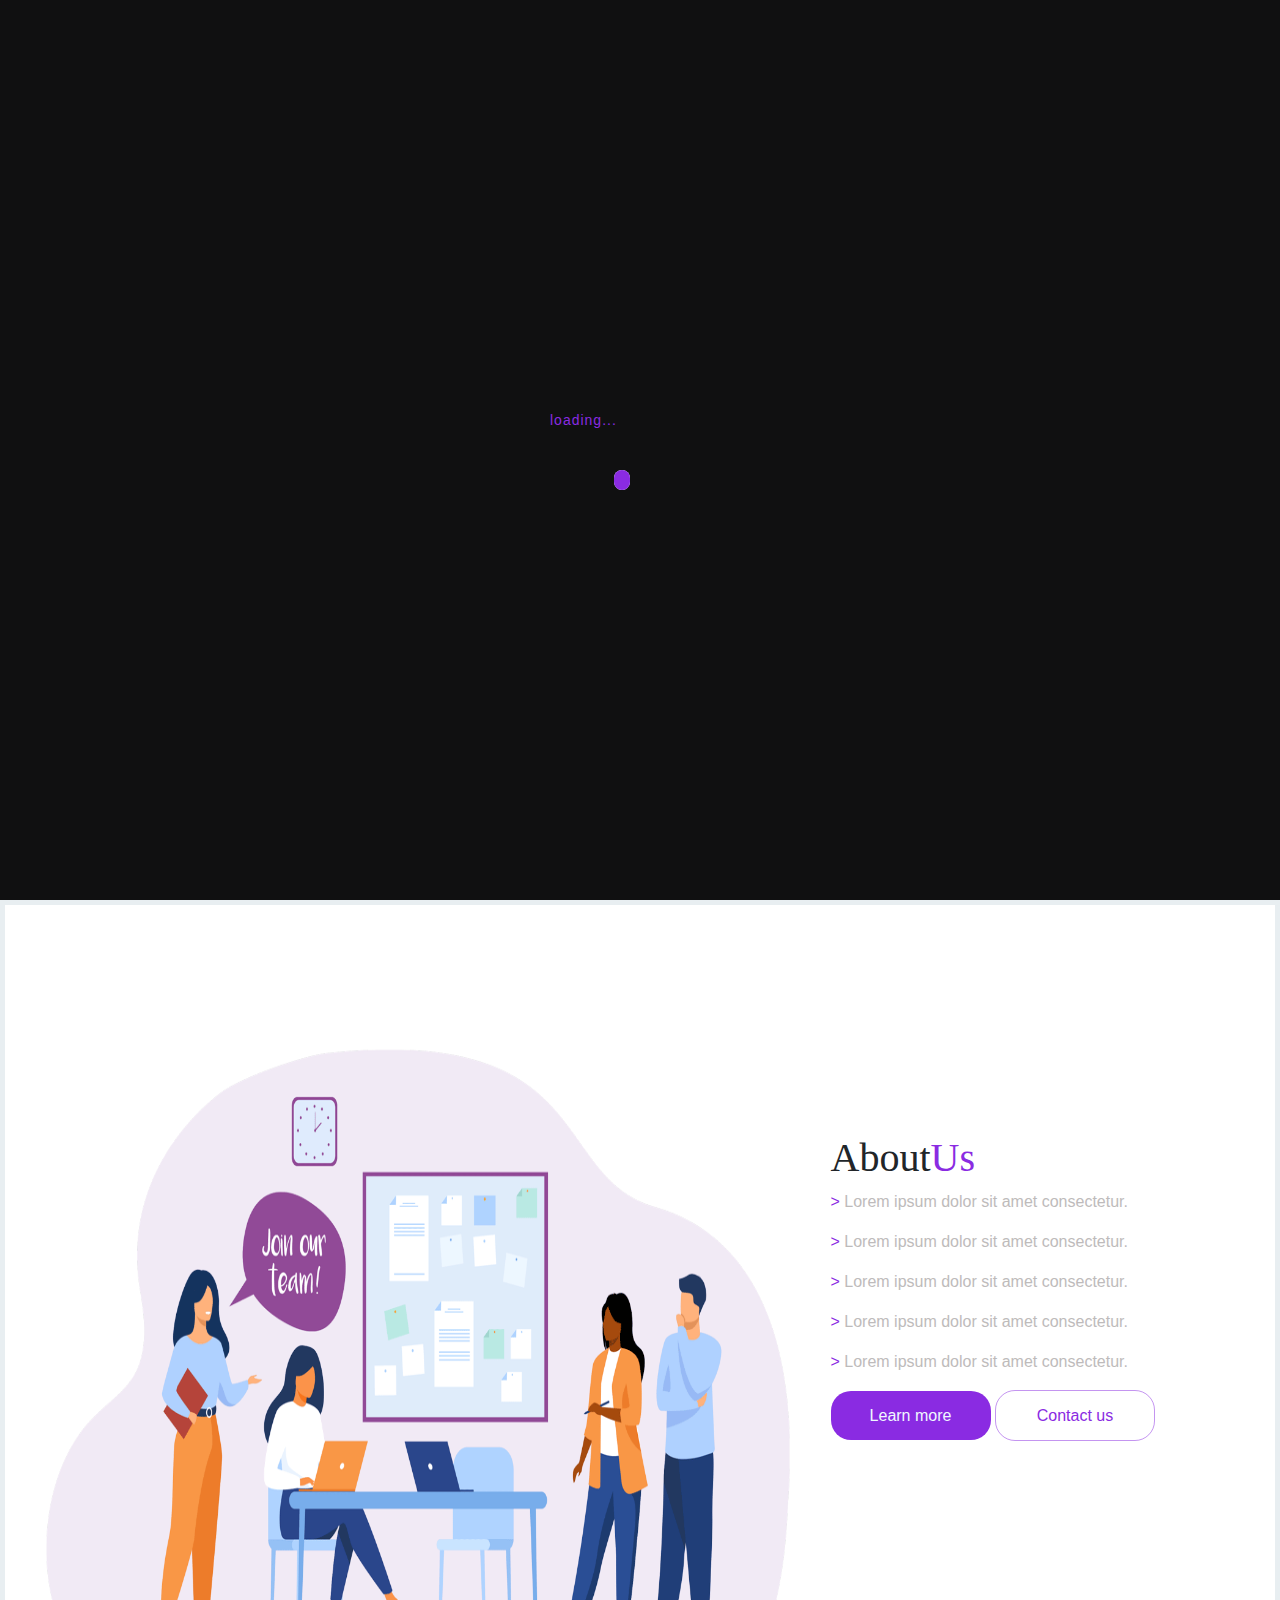
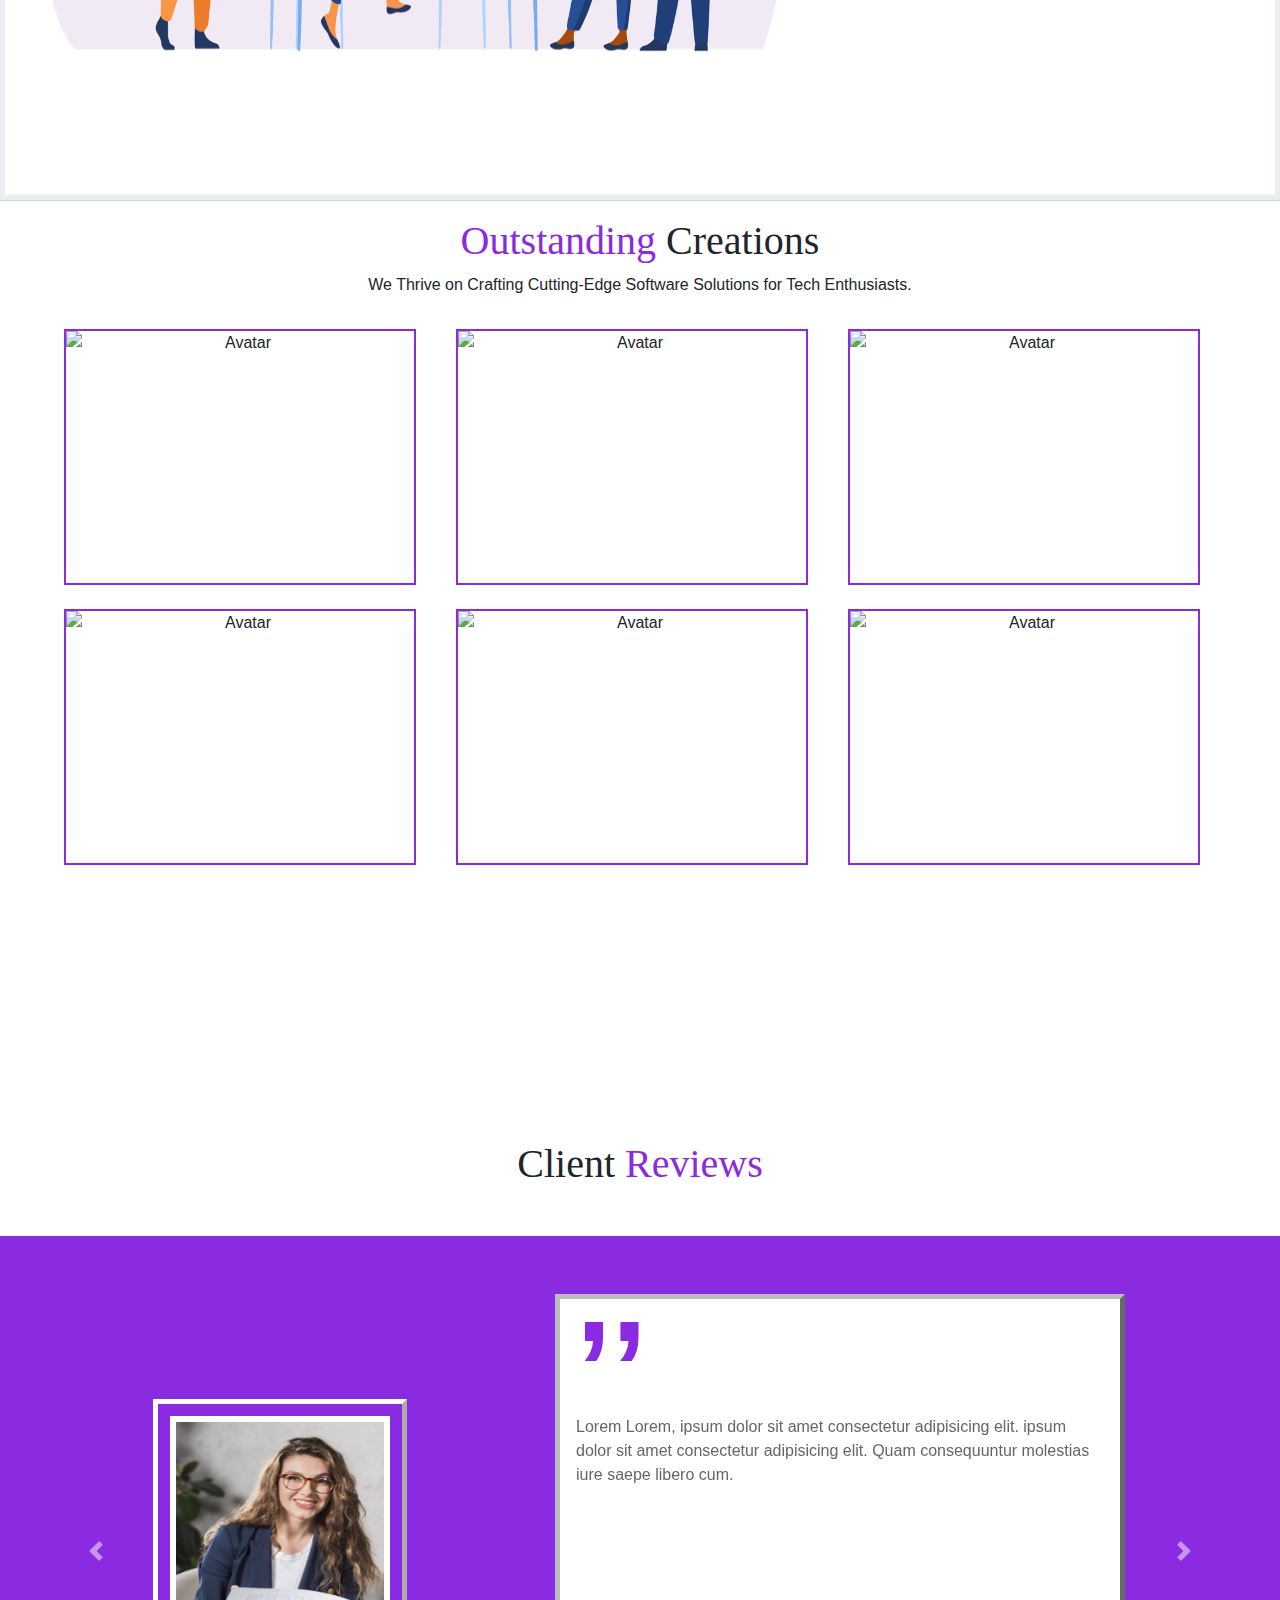
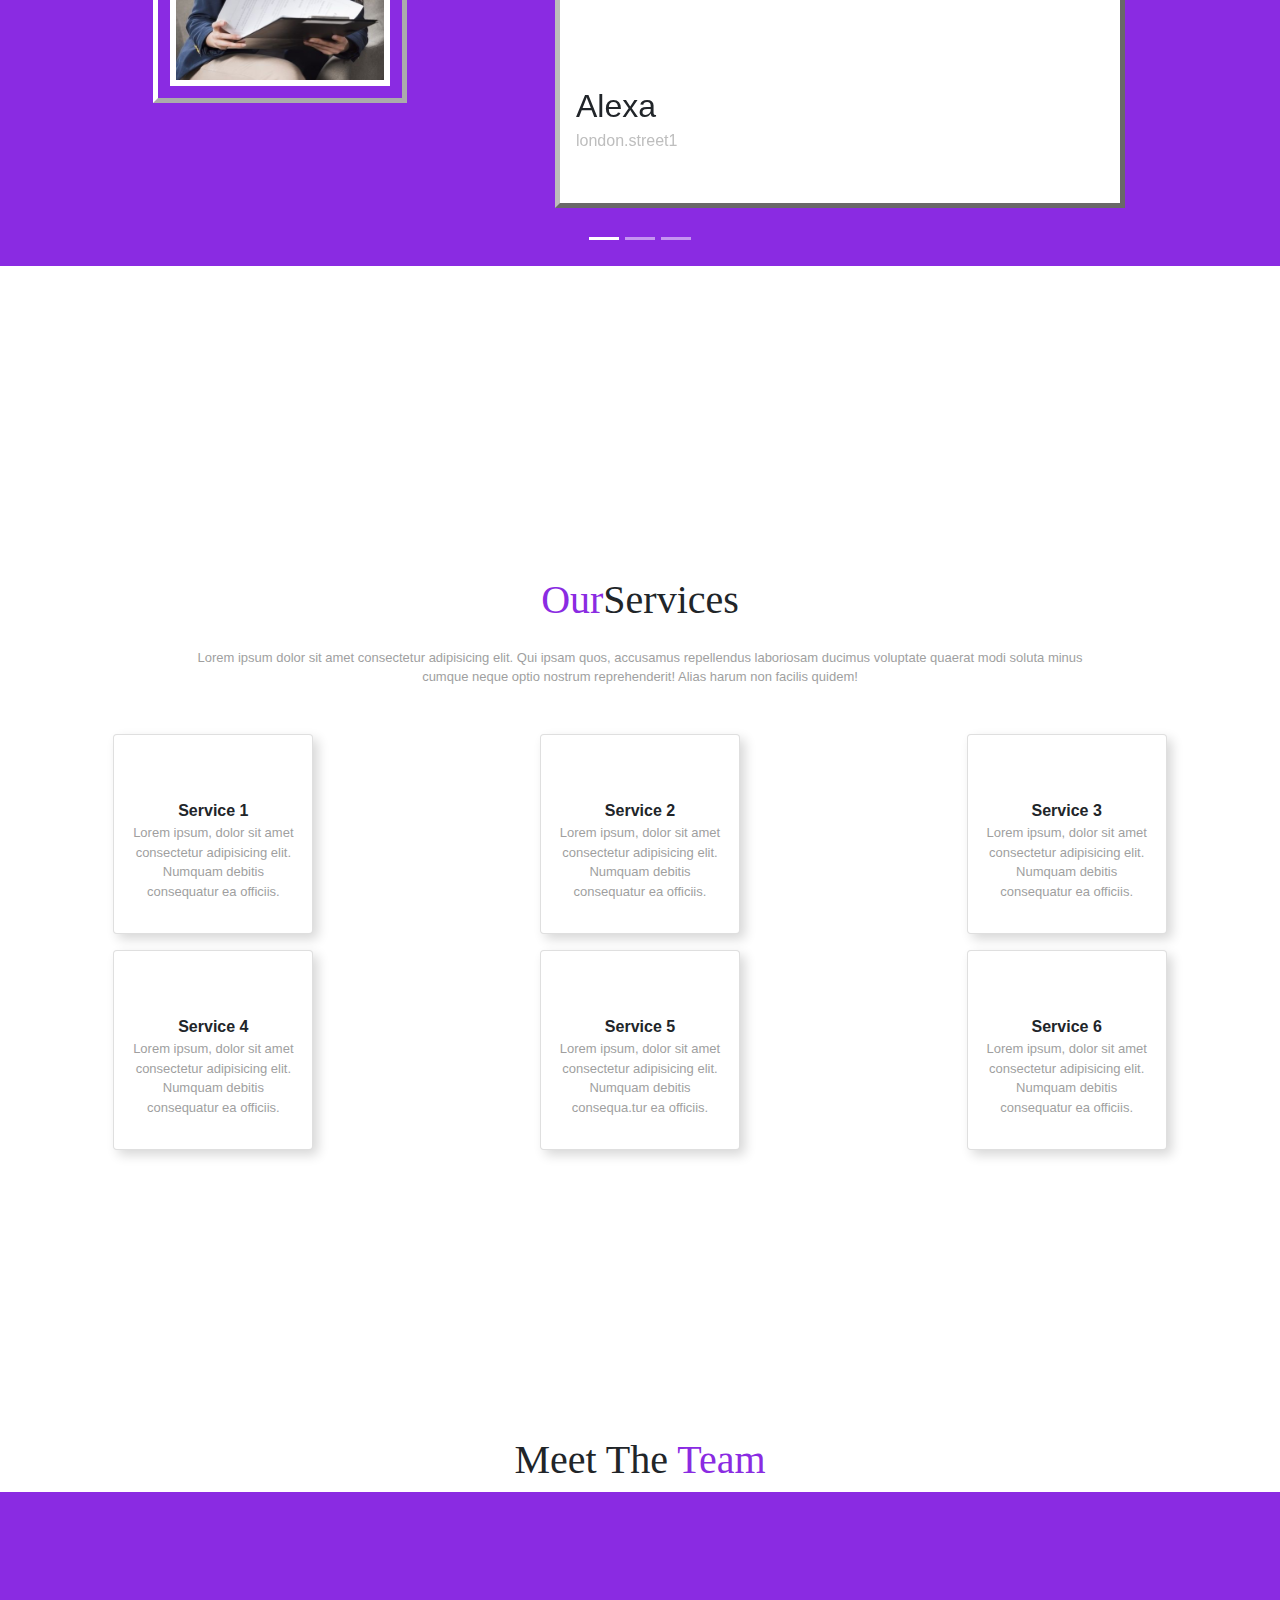
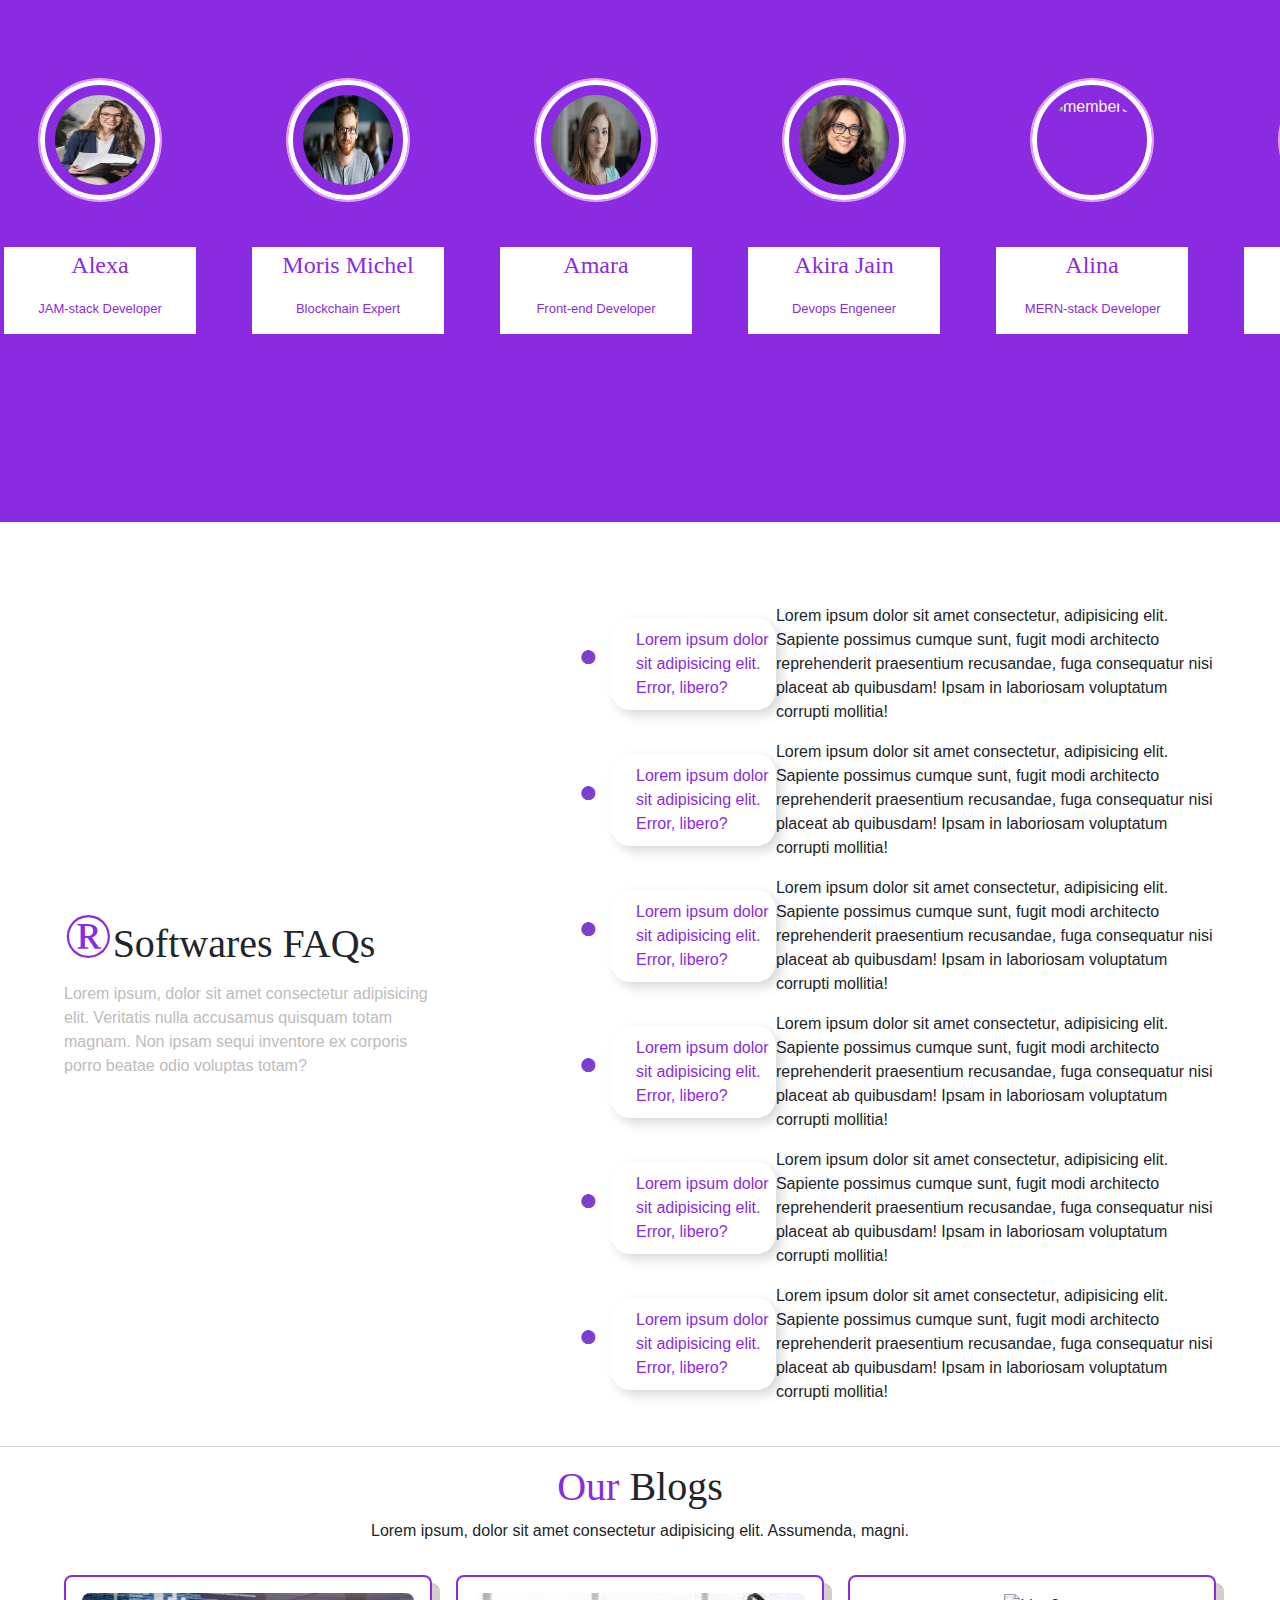
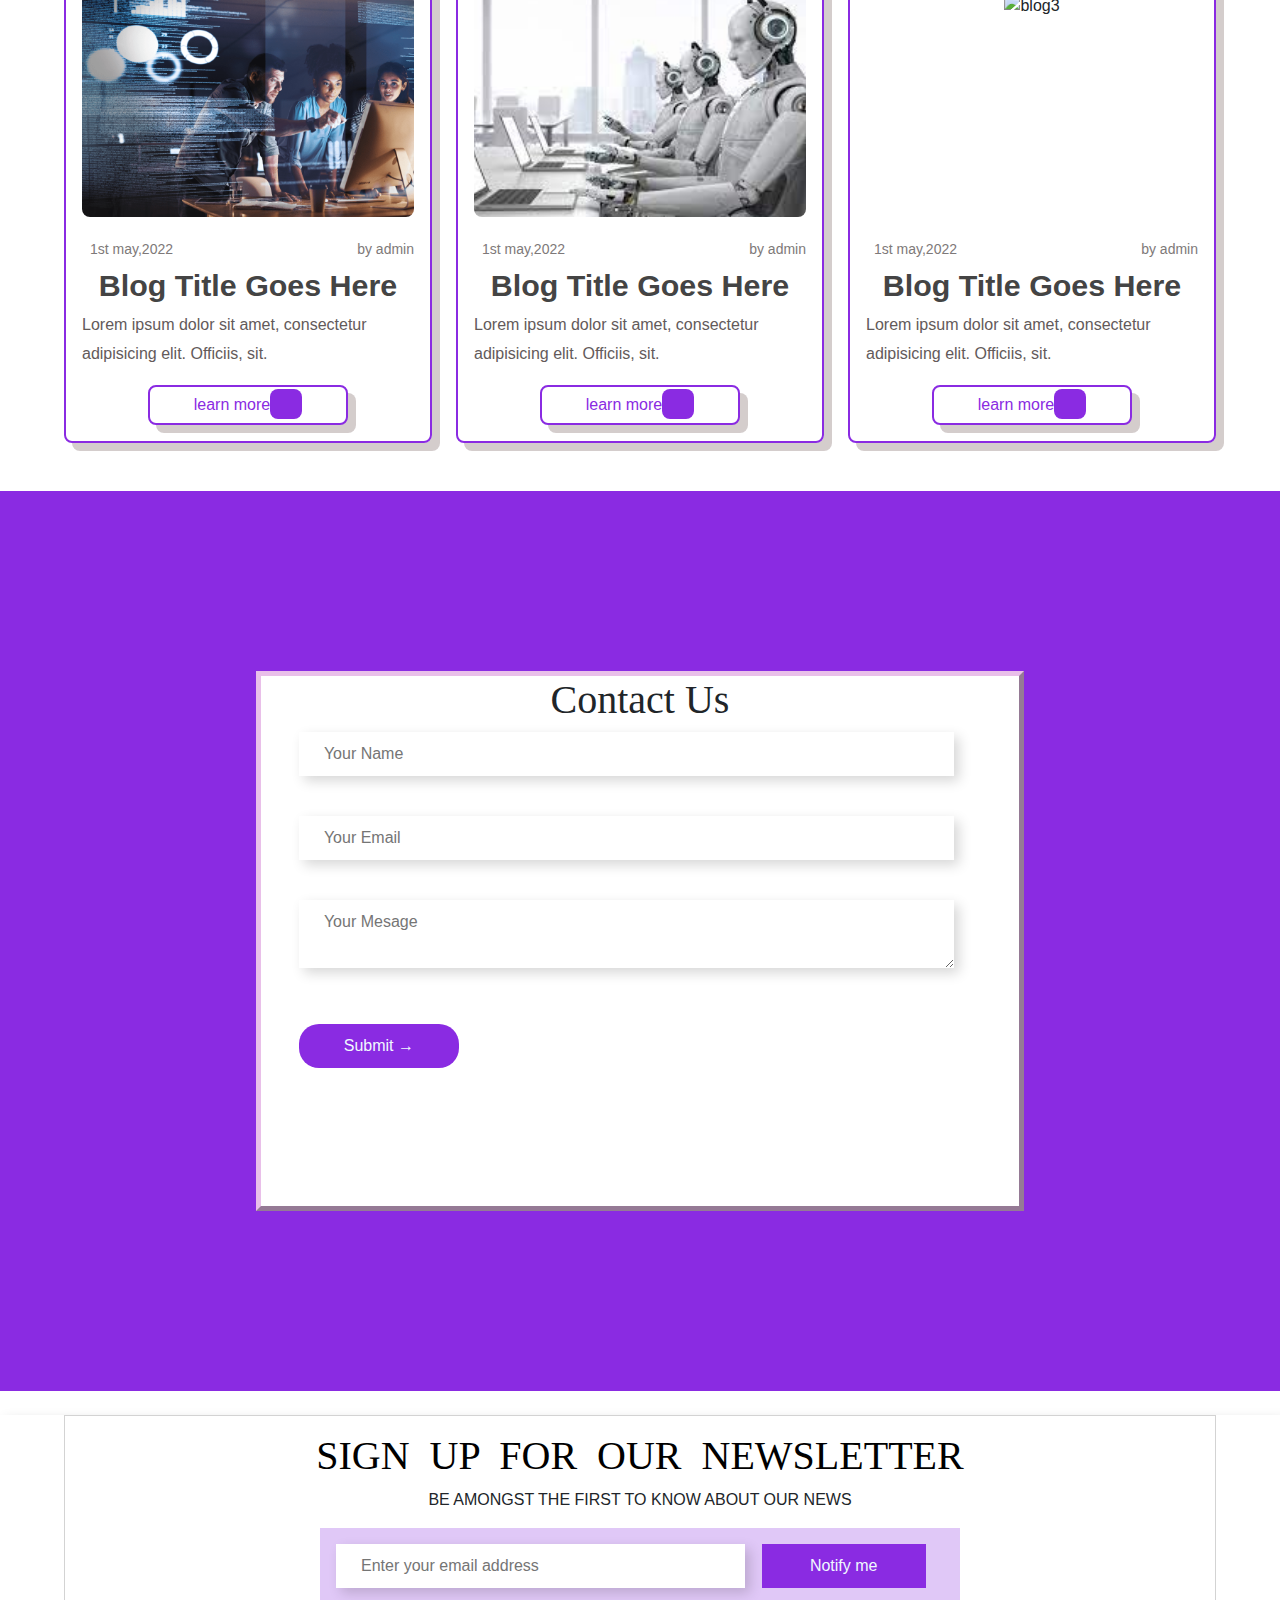
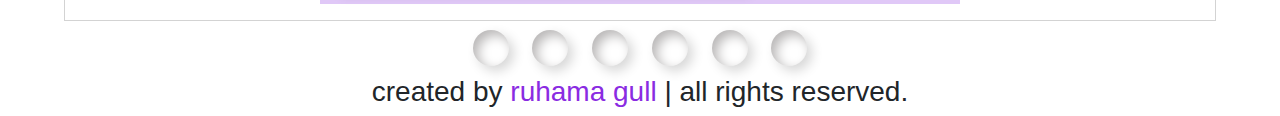
==== commit b1d49b84: "work complete" ====
--- a/assignment2 html/landingPage/public/index.html
+++ b/assignment2 html/landingPage/public/index.html
@@ -34,9 +34,11 @@
       <li><a href="#faq">FAQs...</a></li>
       <li><a href="#blog">Blog</a> </li>
       <li><a href="#contact">Contact</a> </li>
-      <li><a href="#portfolio"> <button class="btn1">Demo</button></a></li>
-
-    </div>
+      <a href="#portfolio"> <button class="btn1">Demo</button></a>
+    </div>
+
+
+
     <div class="bar">
       <i class="fa fa-bars" id="bar"></i>
       <!-- Menue -->
@@ -411,16 +413,21 @@
       <h1><span>®</span>Softwares FAQs</h1>
 
       <p>Lorem ipsum, dolor sit amet consectetur adipisicing elit. Veritatis nulla accusamus quisquam totam magnam.
-        Non
-        ipsam sequi inventore ex corporis porro beatae odio voluptas totam?</p>
+        Non ipsam sequi inventore ex corporis porro beatae odio voluptas totam?</p>
     </div>
 
     <div class="q1">
+
       <div class="q2">
         <img src="./images/icon.png" alt="">
         <div class="ques">
           Lorem ipsum dolor sit adipisicing elit. Error, libero?
         </div>
+        <div class="ans">
+          Lorem ipsum dolor sit amet consectetur, adipisicing elit. Sapiente possimus cumque sunt, fugit modi architecto
+          reprehenderit praesentium recusandae, fuga consequatur nisi placeat ab quibusdam! Ipsam in laboriosam
+          voluptatum corrupti mollitia!
+        </div>
       </div>
 
       <div class="q2">
@@ -428,6 +435,11 @@
         <div class="ques">
           Lorem ipsum dolor sit adipisicing elit. Error, libero?
         </div>
+        <div class="ans">
+          Lorem ipsum dolor sit amet consectetur, adipisicing elit. Sapiente possimus cumque sunt, fugit modi architecto
+          reprehenderit praesentium recusandae, fuga consequatur nisi placeat ab quibusdam! Ipsam in laboriosam
+          voluptatum corrupti mollitia!
+        </div>
       </div>
 
       <div class="q2">
@@ -435,6 +447,11 @@
         <div class="ques">
           Lorem ipsum dolor sit adipisicing elit. Error, libero?
         </div>
+        <div class="ans">
+          Lorem ipsum dolor sit amet consectetur, adipisicing elit. Sapiente possimus cumque sunt, fugit modi architecto
+          reprehenderit praesentium recusandae, fuga consequatur nisi placeat ab quibusdam! Ipsam in laboriosam
+          voluptatum corrupti mollitia!
+        </div>
       </div>
 
       <div class="q2">
@@ -442,6 +459,11 @@
         <div class="ques">
           Lorem ipsum dolor sit adipisicing elit. Error, libero?
         </div>
+        <div class="ans">
+          Lorem ipsum dolor sit amet consectetur, adipisicing elit. Sapiente possimus cumque sunt, fugit modi architecto
+          reprehenderit praesentium recusandae, fuga consequatur nisi placeat ab quibusdam! Ipsam in laboriosam
+          voluptatum corrupti mollitia!
+        </div>
       </div>
 
       <div class="q2">
@@ -449,12 +471,22 @@
         <div class="ques">
           Lorem ipsum dolor sit adipisicing elit. Error, libero?
         </div>
+        <div class="ans">
+          Lorem ipsum dolor sit amet consectetur, adipisicing elit. Sapiente possimus cumque sunt, fugit modi architecto
+          reprehenderit praesentium recusandae, fuga consequatur nisi placeat ab quibusdam! Ipsam in laboriosam
+          voluptatum corrupti mollitia!
+        </div>
       </div>
 
       <div class="q2">
         <img src="./images/icon.png" alt="">
         <div class="ques">
           Lorem ipsum dolor sit adipisicing elit. Error, libero?
+        </div>
+        <div class="ans">
+          Lorem ipsum dolor sit amet consectetur, adipisicing elit. Sapiente possimus cumque sunt, fugit modi architecto
+          reprehenderit praesentium recusandae, fuga consequatur nisi placeat ab quibusdam! Ipsam in laboriosam
+          voluptatum corrupti mollitia!
         </div>
       </div>
 
